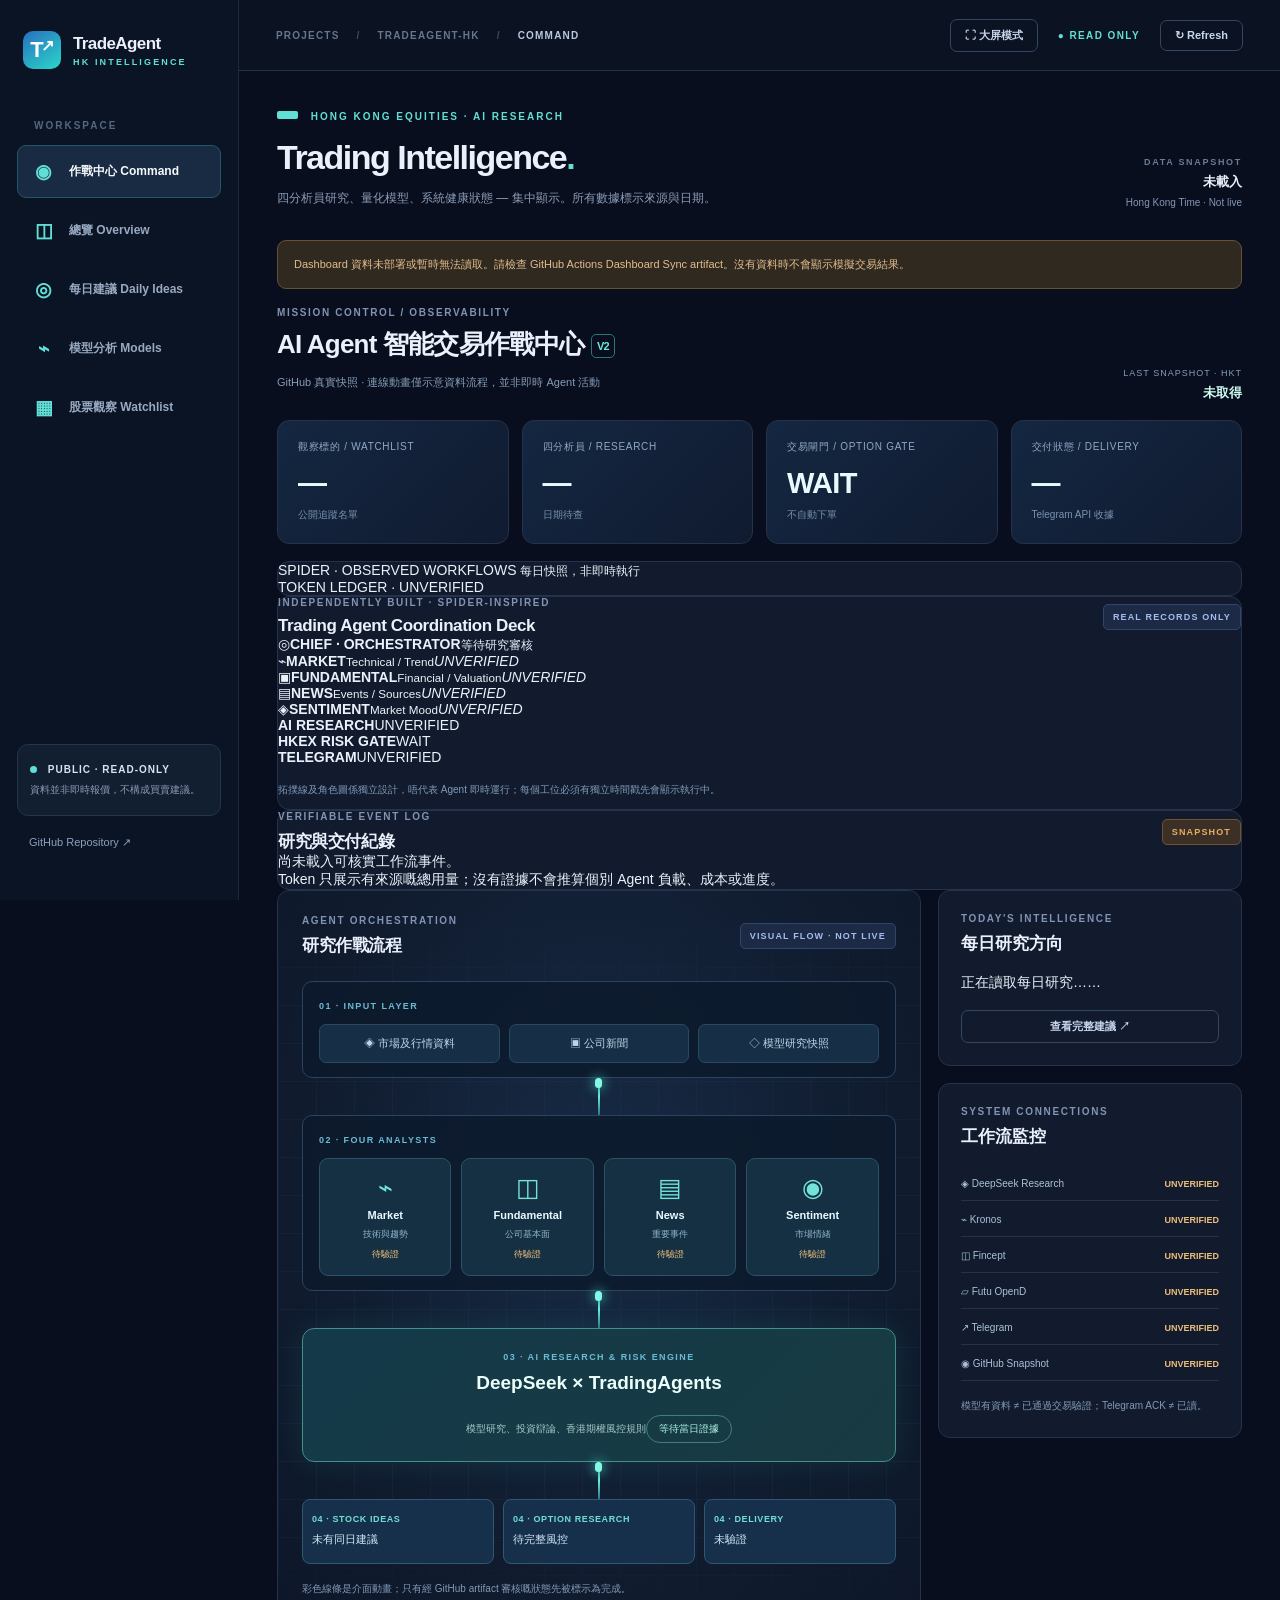
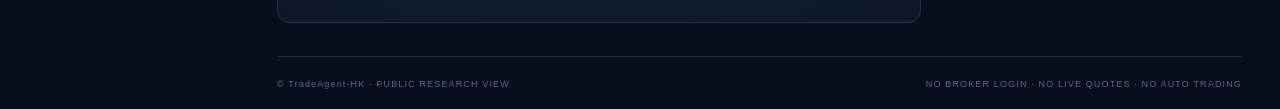
==== dashboard/space/index.html @ 86fa2559 "Build original SPIDER-inspired desks and verifiable event-log interface" ====
<!DOCTYPE html>
<html lang="zh-Hant">
<head>
  <meta charset="UTF-8" />
  <meta name="viewport" content="width=device-width, initial-scale=1.0" />
  <meta name="theme-color" content="#080e1d" />
  <meta name="description" content="TradeAgent-HK public research intelligence, model transparency and operations health." />
  <title>TradeAgent-HK | Intelligence Dashboard</title>
  <link rel="stylesheet" href="./assets/style.css" />
  <script src="./assets/app.js" defer></script>
</head>
<body>
  <div class="app-shell">
    <aside class="sidebar">
      <a class="brand" href="#" aria-label="TradeAgent-HK Home"><span class="brand-icon">T<span>↗</span></span><span class="brand-copy"><strong>TradeAgent</strong><small>HK INTELLIGENCE</small></span></a>
      <div class="nav-label">WORKSPACE</div>
      <nav class="side-nav" aria-label="Dashboard navigation">
        <button class="nav active" data-view="command"><span class="nav-symbol">◉</span>作戰中心 Command</button>
        <button class="nav" data-view="overview"><span class="nav-symbol">◫</span>總覽 Overview</button>
        <button class="nav" data-view="ideas"><span class="nav-symbol">◎</span>每日建議 Daily Ideas</button>
        <button class="nav" data-view="models"><span class="nav-symbol">⌁</span>模型分析 Models</button>
        <button class="nav" data-view="watchlist"><span class="nav-symbol">▦</span>股票觀察 Watchlist</button>
      </nav>
      <div class="side-spacer"></div>
      <div class="sidebar-note"><span class="online-dot"></span> PUBLIC · READ-ONLY<br><small>資料並非即時報價，不構成買賣建議。</small></div>
      <a class="side-link" id="github-sidebar" href="https://github.com/nunufung/TradeAgent-HK" target="_blank" rel="noopener noreferrer">GitHub Repository ↗</a>
    </aside>
    <main class="main">
      <header class="topbar">
        <div class="crumb">PROJECTS <span>/</span> TRADEAGENT-HK <span>/</span> <b id="view-crumb">COMMAND</b></div>
        <div class="top-right"><button id="fullscreen" class="outline-btn" type="button">⛶ 大屏模式</button><span class="readonly">● READ ONLY</span><button id="refresh" class="outline-btn" type="button">↻ Refresh</button></div>
      </header>
      <div class="content">
        <section class="intro">
          <div class="eyebrow"><span class="accent-line"></span> HONG KONG EQUITIES · AI RESEARCH</div>
          <div class="intro-row">
            <div><h1>Trading Intelligence<span class="period">.</span></h1><p>四分析員研究、量化模型、系統健康狀態 — 集中顯示。所有數據標示來源與日期。</p></div>
            <div class="asof"><span>DATA SNAPSHOT</span><strong id="snapshot-time">未載入</strong><small>Hong Kong Time · Not live</small></div>
          </div>
        </section>
        <div id="error" class="notice hidden" role="status"></div>
        <section id="command-view" class="view active">
          <div class="command-heading"><div><div class="eyebrow muted">MISSION CONTROL / OBSERVABILITY</div><h2>AI Agent 智能交易作戰中心 <span class="command-v2">V2</span></h2><p>GitHub 真實快照 · 連線動畫僅示意資料流程，並非即時 Agent 活動</p></div><div class="command-time"><span>LAST SNAPSHOT · HKT</span><strong id="command-snapshot">未取得</strong></div></div>
          <div class="command-kpis">
            <div class="panel command-stat"><span>觀察標的 / WATCHLIST</span><strong id="command-stocks">—</strong><small>公開追蹤名單</small></div>
            <div class="panel command-stat"><span>四分析員 / RESEARCH</span><strong id="command-research">—</strong><small id="command-research-day">日期待查</small></div>
            <div class="panel command-stat"><span>交易閘門 / OPTION GATE</span><strong id="command-option">WAIT</strong><small>不自動下單</small></div>
            <div class="panel command-stat"><span>交付狀態 / DELIVERY</span><strong id="command-delivery">—</strong><small>Telegram API 收據</small></div>
          </div>
          <div class="spider-ribbon panel"><div><span class="spider-live-dot"></span> SPIDER · OBSERVED WORKFLOWS <small>每日快照，非即時執行</small></div><div id="spider-ledger">TOKEN LEDGER · UNVERIFIED</div></div>
          <div class="spider-grid">
            <section class="panel spider-bridge">
              <div class="panel-header"><div><div class="eyebrow muted">INDEPENDENTLY BUILT · SPIDER-INSPIRED</div><h2>Trading Agent Coordination Deck</h2></div><span class="chip neutral">REAL RECORDS ONLY</span></div>
              <div class="spider-stage" aria-label="真實研究工位拓撲；連線代表設計流程，非即時傳輸">
                <div class="spider-chief"><span class="spider-avatar">◎</span><strong>CHIEF · ORCHESTRATOR</strong><small id="spider-chief-status">等待研究審核</small></div>
                <div class="spider-rope"><span></span></div>
                <div class="spider-desk-grid">
                  <div class="spider-desk" data-agent="market"><span class="spider-avatar">⌁</span><b>MARKET</b><small>Technical / Trend</small><em id="spider-market">UNVERIFIED</em></div>
                  <div class="spider-desk" data-agent="fundamental"><span class="spider-avatar">▣</span><b>FUNDAMENTAL</b><small>Financial / Valuation</small><em id="spider-fundamental">UNVERIFIED</em></div>
                  <div class="spider-desk" data-agent="news"><span class="spider-avatar">▤</span><b>NEWS</b><small>Events / Sources</small><em id="spider-news">UNVERIFIED</em></div>
                  <div class="spider-desk" data-agent="sentiment"><span class="spider-avatar">◈</span><b>SENTIMENT</b><small>Market Mood</small><em id="spider-sentiment">UNVERIFIED</em></div>
                </div>
                <div class="spider-rope"><span></span></div>
                <div class="spider-output-row">
                  <div class="spider-terminal"><b>AI RESEARCH</b><span id="spider-research">UNVERIFIED</span></div>
                  <div class="spider-terminal"><b>HKEX RISK GATE</b><span id="spider-risk">WAIT</span></div>
                  <div class="spider-terminal"><b>TELEGRAM</b><span id="spider-telegram">UNVERIFIED</span></div>
                </div>
              </div>
              <p class="mission-caption">拓撲線及角色圖係獨立設計，唔代表 Agent 即時運行；每個工位必須有獨立時間戳先會顯示執行中。</p>
            </section>
            <section class="panel spider-log-panel">
              <div class="panel-header"><div><div class="eyebrow muted">VERIFIABLE EVENT LOG</div><h2>研究與交付紀錄</h2></div><span class="chip warn">SNAPSHOT</span></div>
              <div id="spider-events" class="spider-events" aria-live="polite">尚未載入可核實工作流事件。</div>
              <div class="spider-privacy">Token 只展示有來源嘅總用量；沒有證據不會推算個別 Agent 負載、成本或進度。</div>
            </section>
          </div>
          <div class="command-grid">
            <div class="panel mission-panel">
              <div class="panel-header"><div><div class="eyebrow muted">AGENT ORCHESTRATION</div><h2>研究作戰流程</h2></div><span class="chip neutral">VISUAL FLOW · NOT LIVE</span></div>
              <div class="mission-stage input-stage"><span>01 · INPUT LAYER</span><div class="mission-inputs"><div>◈ 市場及行情資料</div><div>▣ 公司新聞</div><div>◇ 模型研究快照</div></div></div>
              <div class="flow-wire" aria-hidden="true"><span></span></div>
              <div class="mission-stage agent-stage"><span>02 · FOUR ANALYSTS</span><div class="agent-cards">
                <div class="agent-unit"><span class="agent-glyph">⌁</span><b>Market</b><small>技術與趨勢</small><em id="agent-market">待驗證</em></div>
                <div class="agent-unit"><span class="agent-glyph">◫</span><b>Fundamental</b><small>公司基本面</small><em id="agent-fundamental">待驗證</em></div>
                <div class="agent-unit"><span class="agent-glyph">▤</span><b>News</b><small>重要事件</small><em id="agent-news">待驗證</em></div>
                <div class="agent-unit"><span class="agent-glyph">◉</span><b>Sentiment</b><small>市場情緒</small><em id="agent-sentiment">待驗證</em></div>
              </div></div>
              <div class="flow-wire" aria-hidden="true"><span></span></div>
              <div class="mission-decision"><span>03 · AI RESEARCH & RISK ENGINE</span><strong>DeepSeek × TradingAgents</strong><small>模型研究、投資辯論、香港期權風控規則</small><div id="command-decision-state" class="mission-decision-state">等待當日證據</div></div>
              <div class="flow-wire" aria-hidden="true"><span></span></div>
              <div class="mission-outputs"><div><b>04 · STOCK IDEAS</b><span id="command-stock-idea">未有同日建議</span></div><div><b>04 · OPTION RESEARCH</b><span id="command-option-idea">待完整風控</span></div><div><b>04 · DELIVERY</b><span id="command-telegram-route">未驗證</span></div></div>
              <div class="mission-caption">彩色線條是介面動畫；只有經 GitHub artifact 審核嘅狀態先被標示為完成。</div>
            </div>
            <div class="command-aside">
              <div class="panel mission-side"><div class="eyebrow muted">TODAY'S INTELLIGENCE</div><h2>每日研究方向</h2><div id="command-shortlist" class="command-shortlist">正在讀取每日研究……</div><button type="button" class="outline-btn command-jump" id="open-ideas">查看完整建議 ↗</button></div>
              <div class="panel mission-side"><div class="eyebrow muted">SYSTEM CONNECTIONS</div><h2>工作流監控</h2><div class="mission-services">
                <div><span>◈ DeepSeek Research</span><b id="service-deepseek">UNVERIFIED</b></div>
                <div><span>⌁ Kronos</span><b id="service-kronos">UNVERIFIED</b></div>
                <div><span>◫ Fincept</span><b id="service-fincept">UNVERIFIED</b></div>
                <div><span>▱ Futu OpenD</span><b id="service-futu">UNVERIFIED</b></div>
                <div><span>↗ Telegram</span><b id="service-telegram">UNVERIFIED</b></div>
                <div><span>◉ GitHub Snapshot</span><b id="service-snapshot">UNVERIFIED</b></div>
              </div><div class="mission-caption">模型有資料 ≠ 已通過交易驗證；Telegram ACK ≠ 已讀。</div></div>
            </div>
          </div>
        </section>
        <section id="overview-view" class="view">
          <div class="kpi-grid">
            <div class="panel kpi"><div class="k-label">WATCHLIST COVERAGE <span>↗</span></div><strong id="kpi-stocks">—</strong><div class="k-foot">香港股票 / ETF · 公開研究</div></div>
            <div class="panel kpi"><div class="k-label">DAILY RESEARCH <span>◎</span></div><strong id="kpi-research" class="metric-word">—</strong><div class="k-foot" id="kpi-health-day">狀態未驗證</div></div>
            <div class="panel kpi"><div class="k-label">DEEPSEEK API CALLS <span>◇</span></div><strong id="kpi-api">—</strong><div class="k-foot">最近同日健康審核 · 非累積</div></div>
            <div class="panel kpi"><div class="k-label">TELEGRAM RECEIPT <span>↗</span></div><strong id="kpi-telegram" class="metric-word">—</strong><div class="k-foot">只確認 API 接受，非手機已讀</div></div>
          </div>
          <div class="two-col">
            <section class="panel forecast-panel">
              <div class="panel-header"><div><div class="eyebrow muted">FORECAST EXPLORER</div><h2>模型預測路徑</h2></div><span class="chip">5 SESSIONS</span></div>
              <div class="filters-row"><label class="select-label">股票 <select id="chart-stock" aria-label="選擇股票"></select></label><label class="select-label">模型 <select id="chart-model"><option value="fincept">Fincept · ARIMA</option><option value="kronos">Kronos · Small</option></select></label></div>
              <div class="chart-top"><span id="chart-stock-name" class="chart-title">—</span><span id="chart-change" class="chart-return">—</span></div>
              <div class="chart-wrap"><svg id="forecast-chart" role="img" aria-label="模型五交易日預測" viewBox="0 0 660 250" preserveAspectRatio="xMidYMid meet"></svg></div>
              <div class="chart-caption" id="chart-caption">載入模型資料中……</div>
            </section>
            <section class="panel health-panel">
              <div class="panel-header"><div><div class="eyebrow muted">OPERATIONAL STATUS</div><h2>系統健康狀態</h2></div><span class="chip" id="health-chip">UNVERIFIED</span></div>
              <div class="health-rows">
                <div class="health-row"><div class="health-name"><span class="health-icon">◇</span><span>DeepSeek Research<small>TradingAgents · Daily</small></span></div><span id="health-research" class="state">—</span></div>
                <div class="health-row"><div class="health-name"><span class="health-icon">↗</span><span>Telegram Delivery<small>API acknowledgement</small></span></div><span id="health-telegram" class="state">—</span></div>
                <div class="health-row"><div class="health-name"><span class="health-icon">⌁</span><span>Futu OpenD<small>Latest Mac smoke test</small></span></div><span id="health-futu" class="state">—</span></div>
                <div class="health-row"><div class="health-name"><span class="health-icon">▥</span><span>DeepSeek Token Ledger<small>Measured daily tokens</small></span></div><span id="health-tokens" class="state">—</span></div>
              </div>
              <div class="panel-foot"><a id="health-source" href="https://github.com/nunufung/TradeAgent-HK/actions" target="_blank" rel="noopener noreferrer">View GitHub evidence ↗</a><span id="health-date">—</span></div>
            </section>
          </div>
          <div class="two-col model-row">
            <section class="panel model-summary"><div class="panel-header"><div><div class="eyebrow muted">MODEL RESEARCH</div><h2>Fincept ARIMA</h2></div><span class="chip neutral">STATISTICAL</span></div><div class="model-big" id="fincept-mae">—</div><div class="submetric">Historical validation MAE · 百分點</div><div class="model-details"><span>不變基準 MAE <b id="fincept-base">—</b></span><span>有效窗口 <b id="fincept-valid">—</b></span></div><div class="mini-caption" id="fincept-cutoff">模型資料未載入</div></section>
            <section class="panel model-summary"><div class="panel-header"><div><div class="eyebrow muted">MODEL RESEARCH</div><h2>Kronos Small</h2></div><span class="chip neutral">TIME SERIES</span></div><div class="model-big" id="kronos-mae">—</div><div class="submetric">Historical validation MAE · 百分點</div><div class="model-details"><span>有效窗口 <b id="kronos-valid">—</b></span><span>最新推理 <b id="kronos-infer">未取得</b></span></div><div class="mini-caption">歷史模型回測 ≠ 選擇權收益。不能取代風控。</div></section>
          </div>
        </section>
        <section id="ideas-view" class="view">
          <div class="section-header"><div><div class="eyebrow muted">DAILY RESEARCH · HKT</div><h2>每日股票及期權研究建議</h2></div></div>
          <div class="panel pad idea-head">
            <div class="panel-header"><div><div class="eyebrow muted">DECISION STATUS</div><h2 id="ideas-action">等待資料</h2></div><span class="chip warn" id="ideas-state">UNAVAILABLE</span></div>
            <p id="ideas-reason">尚未取得同日研究結果。</p>
            <div class="tagline" id="ideas-date">研究日期：未取得</div>
          </div>
          <div class="section-header"><div><div class="eyebrow muted">EQUITY SHORTLIST</div><h2>當日研究股票</h2></div></div>
          <div id="ideas-list" class="idea-list"><div class="panel pad">未有可用研究建議。</div></div>
          <div class="panel pad" style="margin-top:18px"><div class="eyebrow muted">OPTION DISCIPLINE</div><h2>期權決策 · 不提供自動開倉訊號</h2>
            <p id="ideas-option">未通過完整風險覆核，沒有可執行期權建議。</p>
            <div class="tagline">21–45 DTE、|Delta| ≤ 0.10、Spread ≤ 30%、OI ≥ 100、Volume ≥ 1、Margin/Premium ≤ 10x；必須再核實最新行情、事件、保證金及倉位覆蓋。任何晨報只供研究，非交易指令。</div>
          </div>
          <div class="notice soft" style="margin-top:18px">僅顯示同日完整研究嘅公開摘要；資料過期或缺失時不會沿用舊建議。此頁沒有即時合約報價、私人持倉或下單功能。</div>
        </section>
        <section id="models-view" class="view">
          <div class="section-header"><div><div class="eyebrow muted">MODEL TRANSPARENCY</div><h2>模型及研究流程</h2></div></div>
          <div class="model-flow"><div><span class="flow-index">01</span><strong>Research Inputs</strong><small>Public news / Yahoo adjusted historical prices</small></div><div class="flow-arrow">→</div><div><span class="flow-index">02</span><strong>TradingAgents</strong><small>Technical · Sentiment · News · Fundamental</small></div><div class="flow-arrow">→</div><div><span class="flow-index">03</span><strong>Rule Engine</strong><small>HKEX expiry / spread / margin / event gates</small></div><div class="flow-arrow">→</div><div><span class="flow-index">04</span><strong>Delivery</strong><small>GitHub Actions → Telegram API</small></div></div>
          <div class="two-col"><div class="panel pad"><div class="eyebrow muted">DEEPSEEK · LLM</div><h2>四分析員研究</h2><p>日常 Workflow 設定以 deepseek-chat 執行四分析員，並受 Token 預算與執行時限約束。此公開頁面不存放分析員原始 Prompt、API Key 或私人研究日誌。</p><div class="tagline">Investment / Risk Debate → Final Research Summary</div></div><div class="panel pad"><div class="eyebrow muted">MODEL VERIFICATION</div><h2>量化模型邊界</h2><p>Fincept 使用 ARIMA(1,1,1)；Kronos 輸出五日 K 線推理。圖表只展示已記錄嘅預測路徑，並非保證回報。歷史誤差同不變價格基準需要一起檢查。</p><div class="tagline">Dated forecasts · No live trading authorization</div></div></div>
          <div class="panel pad"><div class="eyebrow muted">PROVENANCE</div><h2>研究文件</h2><div class="source-links"><a id="fincept-source" target="_blank" rel="noopener noreferrer" href="#">Fincept validation report ↗</a><a id="kronos-source" target="_blank" rel="noopener noreferrer" href="#">Kronos backtest report ↗</a><a href="https://github.com/nunufung/TradeAgent-HK/blob/main/PRODUCTION_HEALTH.md" target="_blank" rel="noopener noreferrer">Production health audit rules ↗</a></div></div>
        </section>
        <section id="watchlist-view" class="view">
          <div class="section-header"><div><div class="eyebrow muted">MARKET UNIVERSE</div><h2>股票觀察名單</h2></div><div class="table-tools"><input id="search-stock" type="search" placeholder="搜尋股票／代號…" aria-label="搜尋股票" /><select id="group-filter" aria-label="選擇組別"><option value="all">所有組別</option><option value="bluechip">Bluechip group</option><option value="technology">Technology group</option></select></div></div>
          <div class="panel table-panel"><div class="table-scroll"><table><thead><tr><th>股票</th><th>組別</th><th>Fincept 5日預測</th><th>Kronos 5日預測</th><th>Kronos 歷史MAE</th><th>資料截止</th></tr></thead><tbody id="stocks-body"><tr><td colspan="6">載入公開研究資料中……</td></tr></tbody></table></div><div id="table-count" class="table-footer">—</div></div>
          <div class="notice soft">藍籌組別係 TradeAgent-HK 研究分類，並非經認證的恒指成分股列表。預測、模型方向命中率及回測誤差都唔代表期權可盈利性。</div>
        </section>
        <footer><span>© TradeAgent-HK · PUBLIC RESEARCH VIEW</span><span>NO BROKER LOGIN · NO LIVE QUOTES · NO AUTO TRADING</span></footer>
      </div>
    </main>
  </div>
</body>
</html>
---- dashboard/space/assets/style.css ----
:root{color-scheme:dark;--bg:#080e1d;--panel:#111b2d;--panel2:#152139;--line:#24324b;--text:#ebf1fb;--muted:#8b9bb6;--cyan:#61dfd6;--blue:#739eff;--amber:#e6ad65;--danger:#fa8f99;--good:#5ed5ac;font-family:Inter,-apple-system,BlinkMacSystemFont,"Segoe UI","Noto Sans TC",Arial,sans-serif}
*{box-sizing:border-box}
body{margin:0;background:var(--bg);color:var(--text);font-size:14px}
button,input,select{font:inherit}
button{cursor:pointer}
a{color:inherit;text-decoration:none}
a:hover{color:var(--cyan)}
.app-shell{display:flex;min-height:100vh}
.sidebar{width:239px;background:#0b1425;border-right:1px solid #1b2940;position:sticky;top:0;align-self:flex-start;height:100vh;padding:31px 17px;display:flex;flex-direction:column;flex-shrink:0}
.brand{display:flex;gap:12px;align-items:center;margin:0 6px 51px}.brand-icon{display:flex;align-items:center;justify-content:center;position:relative;font-size:22px;font-weight:850;width:38px;height:38px;border-radius:10px;background:linear-gradient(145deg,#286fbf,#2ad8ca);color:#fff}.brand-icon span{font-size:16px;margin-left:-3px;transform:translateY(-5px)}.brand-copy{display:flex;flex-direction:column;gap:3px}.brand-copy strong{font-size:17px;letter-spacing:-.6px}.brand-copy small{font-size:9px;color:var(--cyan);letter-spacing:2.15px;font-weight:800}
.nav-label,.eyebrow{font-size:10px;letter-spacing:2px;font-weight:800;color:var(--cyan)}.nav-label{padding-left:17px;color:#526783;margin-bottom:14px}.side-nav{display:grid;gap:6px}.nav{width:100%;padding:14px 14px;border:1px solid transparent;border-radius:9px;background:transparent;text-align:left;color:#98a9c1;display:flex;align-items:center;gap:14px;font-size:12px;font-weight:650}.nav:hover,.nav.active{background:#192b43;color:#f6fafc}.nav.active{border-color:#265566}.nav-symbol{font-size:19px;width:23px;color:var(--cyan);text-align:center}.side-spacer{flex:1}.sidebar-note{padding:15px 12px;background:#121f31;border:1px solid #24344d;border-radius:11px;font-size:10px;letter-spacing:1px;font-weight:700;line-height:2;color:#d4e4f0}.sidebar-note small{color:var(--muted);font-size:10px;letter-spacing:0;font-weight:400}.online-dot{display:inline-block;height:7px;width:7px;background:var(--cyan);border-radius:50%;margin-right:7px}.side-link{display:block;margin:20px 12px;color:#8ba0bd;font-size:11px}
.main{flex:1;min-width:0}.topbar{height:71px;border-bottom:1px solid var(--line);display:flex;align-items:center;justify-content:space-between;padding:0 37px;background:#0b1221}.crumb{font-size:10px;color:#617792;letter-spacing:1.2px;font-weight:750}.crumb span{margin:0 13px;color:#35506e}.crumb b{color:#b9c9df}.top-right{display:flex;gap:20px;align-items:center}.readonly{font-size:10px;letter-spacing:1.4px;color:var(--cyan);font-weight:800}.outline-btn{padding:8px 14px;background:transparent;border:1px solid #334763;color:#c8d7ed;border-radius:7px;font-size:11px;font-weight:700}.outline-btn:hover{border-color:var(--cyan)}.content{padding:40px 38px 20px;max-width:1530px;margin:auto}.intro{margin-bottom:30px}.eyebrow.muted{color:#8293b3;letter-spacing:1.65px}.accent-line{display:inline-block;height:8px;width:21px;background:var(--cyan);margin-right:8px;vertical-align:1px;border-radius:2px}.intro-row{display:flex;justify-content:space-between;align-items:flex-end;gap:20px;margin-top:13px}.intro h1{font-size:34px;font-weight:780;letter-spacing:-1.5px;line-height:1.3;margin:0 0 8px}.period{color:var(--cyan)}.intro p{margin:0;color:var(--muted);font-size:12px;line-height:1.9}.asof{text-align:right;white-space:nowrap;display:grid;gap:6px;margin-bottom:2px}.asof span{font-size:9px;letter-spacing:1.7px;color:#697d99;font-weight:800}.asof strong{font-size:13px}.asof small{font-size:10px;color:#8397b6}
.view{display:none}.view.active{display:block}.panel{background:var(--panel);border:1px solid var(--line);border-radius:12px}.kpi-grid{display:grid;grid-template-columns:repeat(4,minmax(0,1fr));gap:16px;margin-bottom:17px}.kpi{padding:21px 22px 19px;min-height:146px}.k-label{color:#9aabc2;font-size:10px;font-weight:800;letter-spacing:1px;display:flex;justify-content:space-between;align-items:center}.k-label span{color:var(--cyan);font-size:21px;font-weight:450}.kpi strong{display:block;font-size:35px;margin:16px 0 7px;letter-spacing:-1.5px;line-height:1}.kpi strong.metric-word{font-size:23px;letter-spacing:-.6px}.k-foot{color:#7c90ab;font-size:10px;line-height:1.6}
.two-col{display:grid;grid-template-columns:minmax(0,1.45fr) minmax(350px,1fr);gap:17px;margin-bottom:17px}.forecast-panel,.health-panel,.model-summary{padding:24px}.panel-header{display:flex;align-items:center;justify-content:space-between;gap:12px}.panel-header h2,.section-header h2,.pad h2{font-size:17px;letter-spacing:-.4px;margin:8px 0 0;font-weight:750}.chip{font-size:9px;letter-spacing:1.15px;font-weight:850;border-radius:5px;padding:7px 9px;background:#143844;border:1px solid #24616b;color:var(--cyan);white-space:nowrap}.chip.neutral{background:#1c2a46;border-color:#30456a;color:#a6bbef}.chip.bad{background:#3c2530;border-color:#89414d;color:var(--danger)}.chip.warn{background:#3c3026;border-color:#73512d;color:var(--amber)}
.filters-row{display:flex;justify-content:flex-start;gap:11px;margin-top:27px;flex-wrap:wrap}.select-label{color:#a1b1c9;font-size:11px;display:flex;align-items:center;gap:9px}.select-label select, .table-tools select,.table-tools input{background:#0c1729;border:1px solid #29405e;color:#dbe7f8;border-radius:6px;min-height:36px;padding:7px 31px 7px 10px;max-width:260px;font-size:11px}.chart-top{display:flex;align-items:baseline;justify-content:space-between;gap:10px;margin:20px 1px 0}.chart-title{font-weight:700;font-size:14px}.chart-return{font-size:16px;font-weight:800;color:var(--cyan)}.chart-return.negative{color:var(--danger)}.chart-wrap{height:225px;margin-top:12px}.chart-wrap svg{width:100%;height:100%;overflow:visible}.chart-caption{border-top:1px solid #27354c;padding-top:14px;margin-top:13px;min-height:45px;font-size:10px;line-height:1.7;color:#8296b2}
.health-rows{margin-top:20px}.health-row{display:flex;justify-content:space-between;align-items:center;gap:10px;padding:15px 0;border-bottom:1px solid #26354c}.health-name{display:flex;align-items:center;gap:13px;font-weight:700;font-size:12px}.health-name small{display:block;color:#7c90ad;font-weight:450;margin-top:6px;font-size:10px}.health-icon{background:#1b3047;color:var(--cyan);width:34px;height:34px;display:flex;align-items:center;justify-content:center;border-radius:8px;font-size:18px}.state{font-size:10px;font-weight:780;color:#a9b8c8;text-align:right;max-width:155px}.state.good{color:var(--good)}.state.bad{color:var(--danger)}.state.warn{color:var(--amber)}.panel-foot{display:flex;justify-content:space-between;gap:12px;font-size:10px;margin-top:21px;color:#7c91af}.panel-foot a{color:var(--cyan)}
.model-row{grid-template-columns:1fr 1fr}.model-summary{min-height:220px}.model-big{font-size:34px;font-weight:780;letter-spacing:-1px;margin-top:20px}.submetric{font-size:10px;color:#869bb8;margin-top:5px}.model-details{display:flex;gap:30px;font-size:10px;color:#8598b2;margin-top:16px}.model-details b{color:#e3efff;margin-left:5px}.mini-caption{font-size:10px;color:#7b92b2;margin-top:19px;line-height:1.6}.section-header{display:flex;justify-content:space-between;align-items:end;margin:10px 0 21px;gap:20px}.section-header h2{font-size:24px}.model-flow{display:flex;gap:12px;align-items:stretch;margin:22px 0 20px}.model-flow>div:not(.flow-arrow){flex:1;min-width:0;background:var(--panel);border:1px solid var(--line);border-radius:9px;padding:20px}.model-flow strong,.model-flow small{display:block}.model-flow strong{font-size:13px;margin:12px 0 10px}.model-flow small{font-size:10px;line-height:1.6;color:var(--muted)}.flow-index{color:var(--cyan);font-size:11px;font-weight:800}.flow-arrow{display:flex;align-items:center;color:#6899c0;font-size:21px}.pad{padding:28px}.pad p{font-size:12px;line-height:2;color:#9fb1ca}.tagline{border-top:1px solid var(--line);padding-top:17px;color:var(--cyan);font-size:10px;margin-top:19px}.source-links{display:flex;flex-wrap:wrap;gap:15px;margin-top:20px}.source-links a{padding:11px 13px;border-radius:8px;background:#1a2b46;font-size:11px;color:#b2dcf0}
.table-tools{display:flex;gap:9px}.table-scroll{overflow-x:auto}.table-panel table{border-collapse:collapse;width:100%;min-width:790px}.table-panel th{text-align:left;color:#7890ac;font-size:10px;letter-spacing:.9px;padding:19px 21px;border-bottom:1px solid var(--line);font-weight:700}.table-panel td{padding:17px 21px;border-bottom:1px solid #1e2d43;color:#bfcee0;font-size:11px}.table-panel tr:last-child td{border:0}.ticker{font-weight:800;color:#fff;display:block;font-size:12px}.stock-name{font-size:10px;color:#7d91b0;display:block;margin-top:3px}.positive{color:var(--good)!important}.negative{color:var(--danger)!important}.group-pill{border:1px solid #345070;background:#1a2a43;padding:5px 8px;border-radius:4px;color:#a6c6e5;font-size:9px}.table-footer{padding:14px 21px;border-top:1px solid var(--line);font-size:10px;color:#8ca1bb}.notice{padding:14px 16px;border-radius:9px;background:#30291f;border:1px solid #665036;color:#e0bd8d;font-size:11px;line-height:1.7;margin-bottom:18px}.notice.soft{margin-top:17px;background:#152438;border-color:#2b4258;color:#9cbbd5}.hidden{display:none!important}footer{display:flex;justify-content:space-between;gap:20px;border-top:1px solid #1e2d42;padding-top:22px;margin-top:33px;color:#566c8c;font-size:9px;letter-spacing:1.15px}
@media(max-width:1170px){.sidebar{width:190px}.content{padding:28px 24px}.topbar{padding:0 24px}.two-col{grid-template-columns:minmax(0,1fr)}.kpi-grid{grid-template-columns:repeat(2,minmax(0,1fr))}.model-row{grid-template-columns:repeat(2,minmax(0,1fr))}.model-flow{flex-wrap:wrap}.model-flow>div:not(.flow-arrow){flex-basis:40%}.model-flow .flow-arrow:nth-child(4){display:none}}
@media(max-width:720px){.app-shell{display:block}.sidebar{width:100%;height:auto;position:relative;padding:14px 18px}.brand{margin:0 0 10px}.side-nav{display:flex;overflow-x:auto}.nav{width:auto;white-space:nowrap;padding:10px}.nav-label,.side-spacer,.sidebar-note,.side-link{display:none}.topbar{padding:0 17px;height:57px}.crumb{font-size:8px}.crumb span{margin:0 4px}.readonly{display:none}.content{padding:25px 15px}.intro-row{display:block}.intro h1{font-size:29px}.asof{text-align:left;margin-top:16px}.kpi-grid{gap:10px}.kpi{padding:16px;min-height:133px}.kpi strong{font-size:30px}.kpi strong.metric-word{font-size:19px}.two-col,.model-row{grid-template-columns:1fr}.forecast-panel,.health-panel,.model-summary{padding:19px}.chart-wrap{height:200px}.model-flow{display:block}.model-flow .flow-arrow{justify-content:center;transform:rotate(90deg);height:28px}.section-header{align-items:start;flex-direction:column}.table-tools{width:100%}.table-tools input{min-width:0;flex:1}footer{flex-direction:column;gap:10px}}


/* Command Center V2 — observational animated topology, not a live agent simulation */
.command-heading{display:flex;justify-content:space-between;gap:20px;align-items:end;margin:0 0 18px}
.command-heading h2{font-size:26px;letter-spacing:-.8px;margin:9px 0}.command-heading p{color:#859cb8;font-size:11px;line-height:1.7}
.command-v2{font-size:11px;color:#6ce9d9;border:1px solid #2a7874;border-radius:5px;padding:5px;vertical-align:middle}
.command-time{text-align:right;display:grid;gap:6px;white-space:nowrap}.command-time span{font-size:9px;letter-spacing:1px;color:#839dbb}.command-time strong{color:#cdfaf1;font-size:13px}
.command-kpis{display:grid;grid-template-columns:repeat(4,minmax(0,1fr));gap:13px;margin-bottom:17px}
.command-stat{padding:19px 20px;background:linear-gradient(135deg,#142741,#101b30);min-height:124px}
.command-stat span{display:block;font-size:10px;letter-spacing:.7px;color:#90a8c6}.command-stat strong{display:block;color:#e9faff;font-size:29px;letter-spacing:-.7px;margin:13px 0 5px}
.command-stat small{color:#7991ae;font-size:10px}
.command-grid{display:grid;grid-template-columns:minmax(0,1.8fr) minmax(280px,.85fr);gap:17px}
.mission-panel{padding:24px;overflow:hidden;position:relative;background:radial-gradient(ellipse at 50% 40%,#172b45 0%,#101b2e 65%,#0d1729 100%)}
.mission-panel:before{content:"";position:absolute;inset:0;pointer-events:none;opacity:.22;background-image:linear-gradient(#263d5d 1px,transparent 1px),linear-gradient(90deg,#263d5d 1px,transparent 1px);background-size:38px 38px;mask-image:linear-gradient(transparent,#000 18%,#000 85%,transparent)}
.mission-panel>*{position:relative}.mission-panel .panel-header{margin-bottom:24px}
.mission-stage{border:1px solid #2a435f;border-radius:10px;background:rgba(12,26,44,.87);padding:14px 16px}
.mission-stage>span,.mission-decision>span{font-size:9px;letter-spacing:1.4px;font-weight:800;color:#6cbbd3}
.mission-inputs{display:grid;grid-template-columns:repeat(3,minmax(0,1fr));gap:9px;margin-top:12px}.mission-inputs div{border:1px solid #284962;background:#172f46;border-radius:7px;padding:11px 7px;text-align:center;color:#b9d7e8;font-size:11px}
.flow-wire{height:37px;display:flex;justify-content:center;position:relative}.flow-wire:before{content:"";height:100%;width:2px;background:linear-gradient(#247a8a,#6debd8,#247a8a)}.flow-wire span{position:absolute;top:0;height:10px;width:7px;background:#85f7e5;border-radius:8px;box-shadow:0 0 12px #4df3da;animation:flow-bead 2.8s linear infinite}
@keyframes flow-bead{from{transform:translateY(0);opacity:0}20%{opacity:1}80%{opacity:1}to{transform:translateY(28px);opacity:0}}
.agent-cards{display:grid;grid-template-columns:repeat(4,minmax(0,1fr));gap:10px;margin-top:12px}.agent-unit{border:1px solid #2a5369;border-radius:9px;background:#152f43;padding:14px 7px;display:flex;align-items:center;flex-direction:column;gap:7px;text-align:center;min-width:0}.agent-glyph{font-size:25px;color:#73e3d7}.agent-unit b{color:#ebfaff;font-size:11px}.agent-unit small{font-size:9px;color:#91b5cb}.agent-unit em{font-size:9px;font-style:normal;color:#f1c27c}
.mission-decision{text-align:center;border:1px solid #438f8d;background:linear-gradient(135deg,#143949,#183b42);border-radius:12px;padding:18px 12px;box-shadow:0 0 32px rgba(51,210,186,.12)}.mission-decision strong{display:block;color:#eafffa;font-size:19px;margin:9px 0}.mission-decision small{color:#a8c9c7;font-size:10px}.mission-decision-state{display:inline-block;border-radius:20px;border:1px solid #408079;padding:6px 12px;color:#aaf3df;font-size:10px;margin-top:12px}
.mission-outputs{display:grid;grid-template-columns:repeat(3,minmax(0,1fr));gap:9px}.mission-outputs>div{border:1px solid #315873;background:#16304c;border-radius:8px;padding:14px 9px;min-width:0}.mission-outputs b{display:block;color:#72ddd2;font-size:9px;letter-spacing:.6px}.mission-outputs span{display:block;color:#d2e7f5;font-size:11px;line-height:1.6;margin-top:7px;overflow-wrap:anywhere}
.mission-caption{font-size:10px;color:#8099b7;line-height:1.8;margin-top:16px}
.command-aside{display:flex;flex-direction:column;gap:17px}.mission-side{padding:22px}.mission-side h2{font-size:17px;margin:8px 0 19px}
.command-shortlist{display:grid;gap:10px}.command-item{padding:12px;background:#172a43;border:1px solid #294560;border-radius:8px}.command-item b{display:block;color:#f0f7ff;font-size:12px}.command-item small{display:block;color:#9db4cf;font-size:10px;line-height:1.7;margin-top:6px}.command-jump{margin-top:18px;width:100%}
.mission-services{display:grid;gap:2px}.mission-services>div{display:flex;justify-content:space-between;align-items:center;gap:10px;border-bottom:1px solid #22344b;padding:11px 0}.mission-services span{color:#aac1d8;font-size:10px}.mission-services b{font-size:9px;color:#efbd79;text-align:right;overflow-wrap:anywhere}.mission-services b.verified{color:#73e2c0}
@media(min-width:1000px){body:has(#command-view.active) .content{max-width:1760px}}
@media(max-width:1150px){.command-grid{grid-template-columns:1fr}.command-aside{display:grid;grid-template-columns:1fr 1fr}}
@media(max-width:760px){.command-heading{display:block}.command-time{text-align:left;margin-top:14px}.command-kpis{grid-template-columns:repeat(2,minmax(0,1fr))}.command-aside{display:block}.command-aside .mission-side{margin-bottom:14px}.mission-panel{padding:16px}.agent-cards{grid-template-columns:repeat(2,minmax(0,1fr))}.mission-inputs{grid-template-columns:1fr}.mission-outputs{grid-template-columns:1fr}.agent-unit{padding:10px}.command-heading h2{font-size:22px}#fullscreen{display:none}}
@media(prefers-reduced-motion:reduce){.flow-wire span{animation:none;opacity:0}}
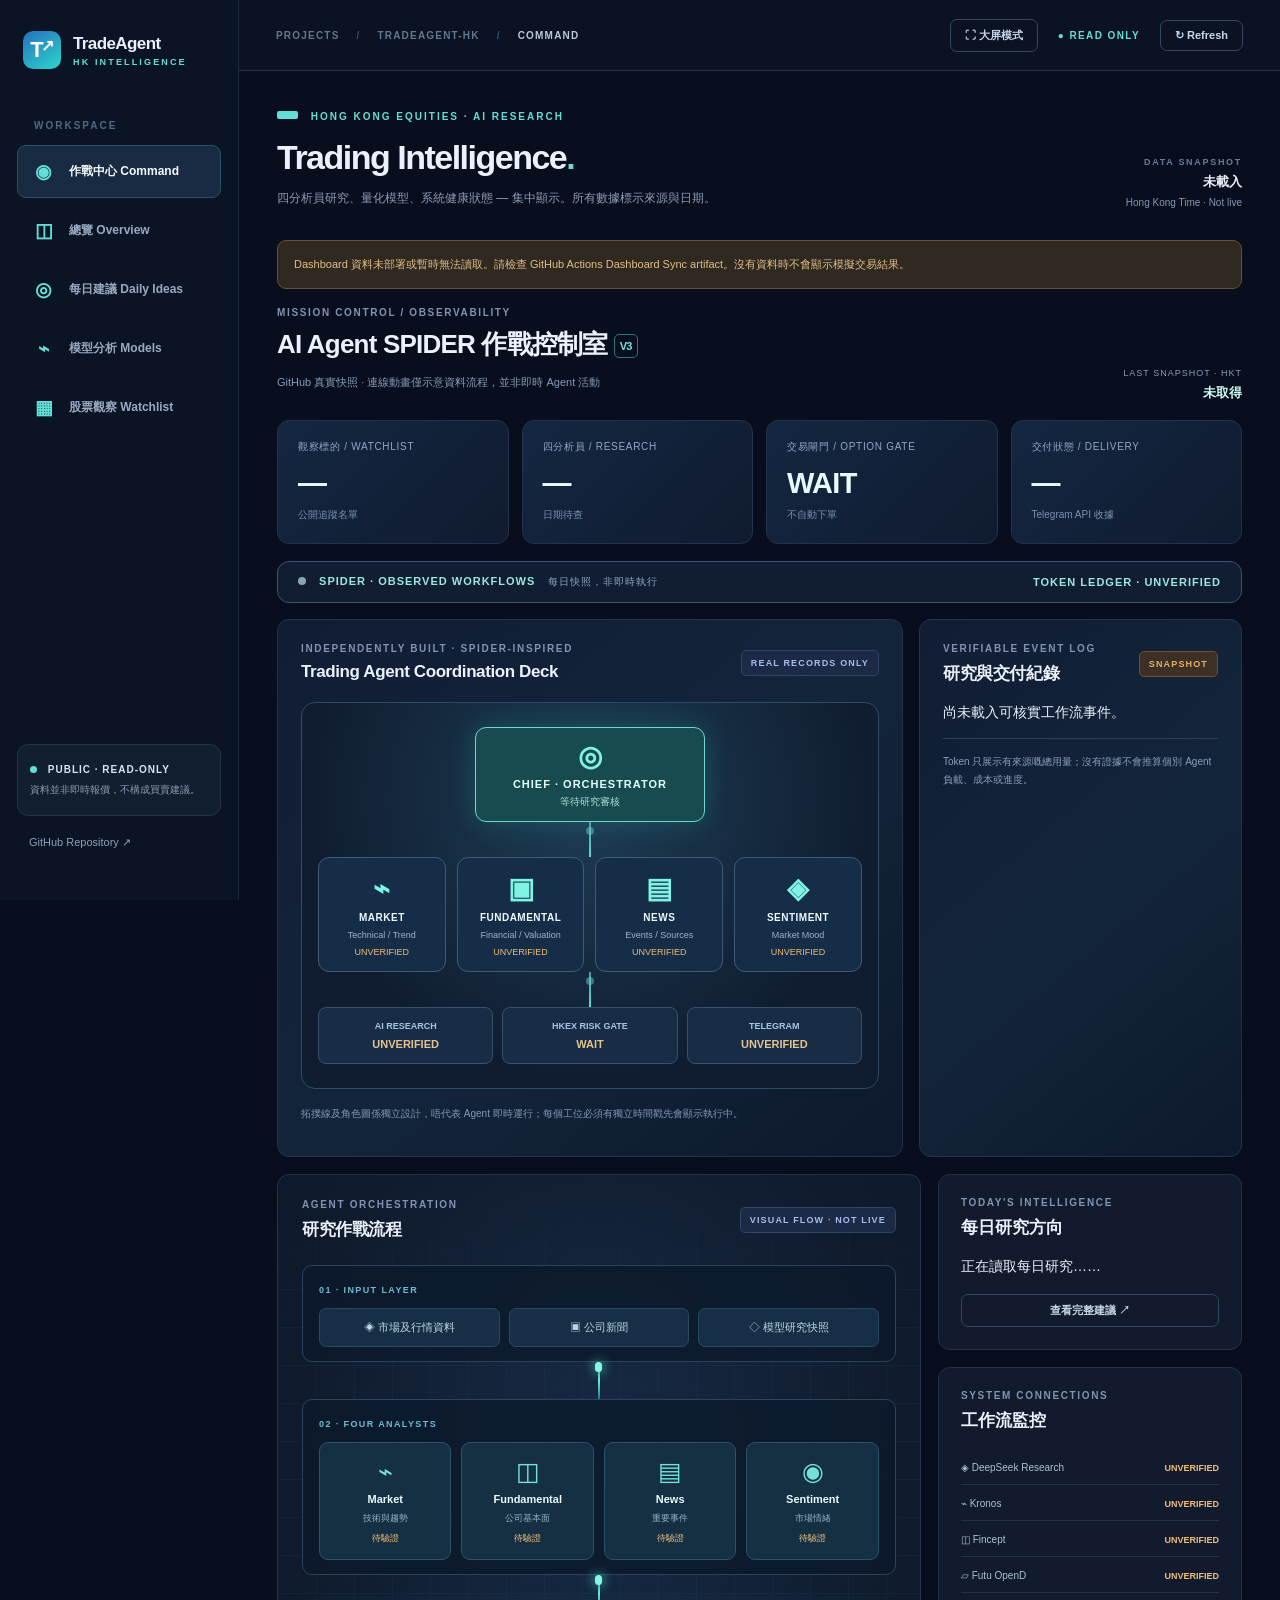
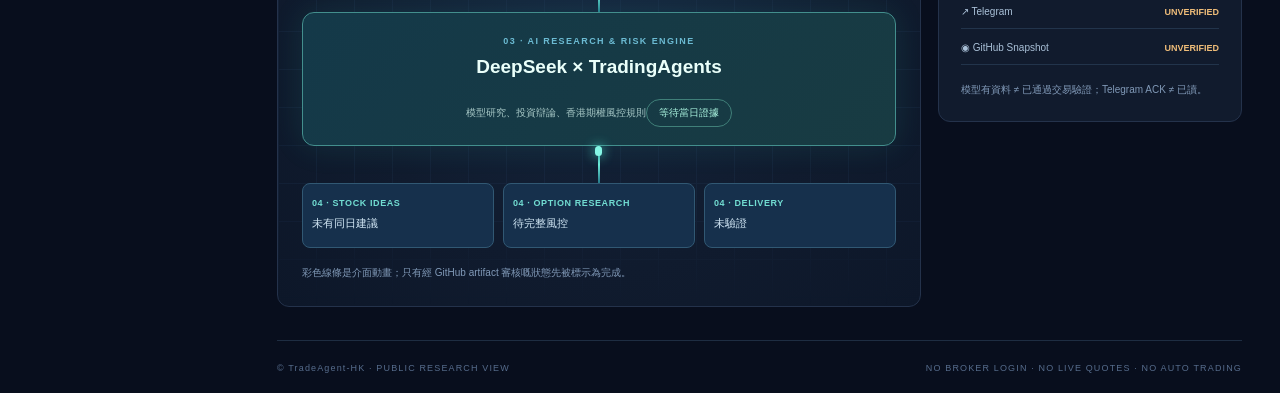
==== commit 68881e28: "Label independent trading SPIDER command center as V3" ====
--- a/dashboard/space/index.html
+++ b/dashboard/space/index.html
@@ -40,7 +40,7 @@
         </section>
         <div id="error" class="notice hidden" role="status"></div>
         <section id="command-view" class="view active">
-          <div class="command-heading"><div><div class="eyebrow muted">MISSION CONTROL / OBSERVABILITY</div><h2>AI Agent 智能交易作戰中心 <span class="command-v2">V2</span></h2><p>GitHub 真實快照 · 連線動畫僅示意資料流程，並非即時 Agent 活動</p></div><div class="command-time"><span>LAST SNAPSHOT · HKT</span><strong id="command-snapshot">未取得</strong></div></div>
+          <div class="command-heading"><div><div class="eyebrow muted">MISSION CONTROL / OBSERVABILITY</div><h2>AI Agent SPIDER 作戰控制室 <span class="command-v2">V3</span></h2><p>GitHub 真實快照 · 連線動畫僅示意資料流程，並非即時 Agent 活動</p></div><div class="command-time"><span>LAST SNAPSHOT · HKT</span><strong id="command-snapshot">未取得</strong></div></div>
           <div class="command-kpis">
             <div class="panel command-stat"><span>觀察標的 / WATCHLIST</span><strong id="command-stocks">—</strong><small>公開追蹤名單</small></div>
             <div class="panel command-stat"><span>四分析員 / RESEARCH</span><strong id="command-research">—</strong><small id="command-research-day">日期待查</small></div>
--- a/dashboard/space/assets/style.css
+++ b/dashboard/space/assets/style.css
@@ -49,3 +49,18 @@
 @media(max-width:1150px){.command-grid{grid-template-columns:1fr}.command-aside{display:grid;grid-template-columns:1fr 1fr}}
 @media(max-width:760px){.command-heading{display:block}.command-time{text-align:left;margin-top:14px}.command-kpis{grid-template-columns:repeat(2,minmax(0,1fr))}.command-aside{display:block}.command-aside .mission-side{margin-bottom:14px}.mission-panel{padding:16px}.agent-cards{grid-template-columns:repeat(2,minmax(0,1fr))}.mission-inputs{grid-template-columns:1fr}.mission-outputs{grid-template-columns:1fr}.agent-unit{padding:10px}.command-heading h2{font-size:22px}#fullscreen{display:none}}
 @media(prefers-reduced-motion:reduce){.flow-wire span{animation:none;opacity:0}}
+
+
+/* Clean-room original SPIDER trading operations deck; no third-party source assets. */
+.spider-ribbon{display:flex;justify-content:space-between;align-items:center;gap:15px;padding:13px 20px;margin-bottom:16px;background:#101d32;border-color:#375771;color:#9ce7e0;font-size:11px;font-weight:800;letter-spacing:1px}
+.spider-ribbon small{font-size:10px;color:#91a6c2;font-weight:400;margin-left:9px}.spider-live-dot{display:inline-block;width:8px;height:8px;border-radius:50%;background:#86a4b1;margin-right:9px}
+.spider-grid{display:grid;grid-template-columns:minmax(0,1.55fr) minmax(310px,.8fr);gap:16px;margin-bottom:17px}
+.spider-bridge,.spider-log-panel{padding:23px;background:linear-gradient(140deg,#111d34,#13253b 53%,#0d192c)}
+.spider-stage{margin-top:20px;padding:24px 16px;border-radius:14px;border:1px solid #294d64;background:radial-gradient(circle at 50% 25%,#1e3e55,#101d31 68%);min-height:385px}
+.spider-chief{width:max-content;max-width:100%;min-width:230px;margin:auto;border:1px solid #6adacf;background:#174b50;border-radius:11px;padding:12px 19px;display:flex;align-items:center;flex-direction:column;gap:5px;box-shadow:0 0 26px #209d9550}
+.spider-chief strong{font-size:11px;color:#e2fffb;letter-spacing:1px}.spider-chief small{color:#b1dfd5;font-size:10px}.spider-avatar{font-weight:bold;font-size:28px;color:#80f3e5}
+.spider-rope{width:2px;height:35px;margin:auto;position:relative;background:linear-gradient(#4f97ae,#55ddca)}.spider-rope span{display:block;position:absolute;height:8px;width:8px;border-radius:50%;left:-3px;top:5px;background:#6ad9c8;opacity:.45}
+.spider-desk-grid{display:grid;grid-template-columns:repeat(4,minmax(0,1fr));gap:11px}.spider-desk{padding:14px 6px;border-radius:11px;border:1px solid #3d5b77;background:#152d47;text-align:center;display:flex;align-items:center;flex-direction:column;gap:7px}.spider-desk b{font-size:10px;letter-spacing:.5px;color:#ecfaff}.spider-desk small{font-size:9px;color:#9bb5cf}.spider-desk em{font-style:normal;font-size:9px;color:#edba78}.spider-desk.confirmed{border-color:#51bcaa}.spider-desk.confirmed em{color:#6de5be}
+.spider-output-row{display:grid;grid-template-columns:repeat(3,minmax(0,1fr));gap:9px}.spider-terminal{padding:13px 7px;text-align:center;border:1px solid #38516b;border-radius:8px;background:#182d45;display:grid;gap:7px}.spider-terminal b{color:#a7c4e3;font-size:9px}.spider-terminal span{font-size:11px;font-weight:750;color:#e5c38e}
+.spider-events{display:grid;gap:10px;margin-top:19px;max-height:450px;overflow:auto}.spider-event{background:#192b43;border-left:3px solid #5dcac5;border-radius:6px;padding:13px}.spider-event-header{display:flex;justify-content:space-between;gap:10px;font-size:10px;color:#ebf5ff}.spider-event-header span{font-size:9px;color:#f6c683}.spider-event p{color:#a1b5d0;font-size:11px;line-height:1.6;margin:9px 0}.spider-event a{font-size:9px;color:#65dbc9}.spider-privacy{border-top:1px solid #2d405a;padding-top:14px;margin-top:16px;color:#879ebc;font-size:10px;line-height:1.8}
+@media(max-width:1200px){.spider-grid{grid-template-columns:1fr}}@media(max-width:690px){.spider-ribbon{display:grid}.spider-desk-grid{grid-template-columns:repeat(2,minmax(0,1fr))}.spider-output-row{grid-template-columns:1fr}.spider-stage{padding:12px}.spider-chief{min-width:0;width:100%}}
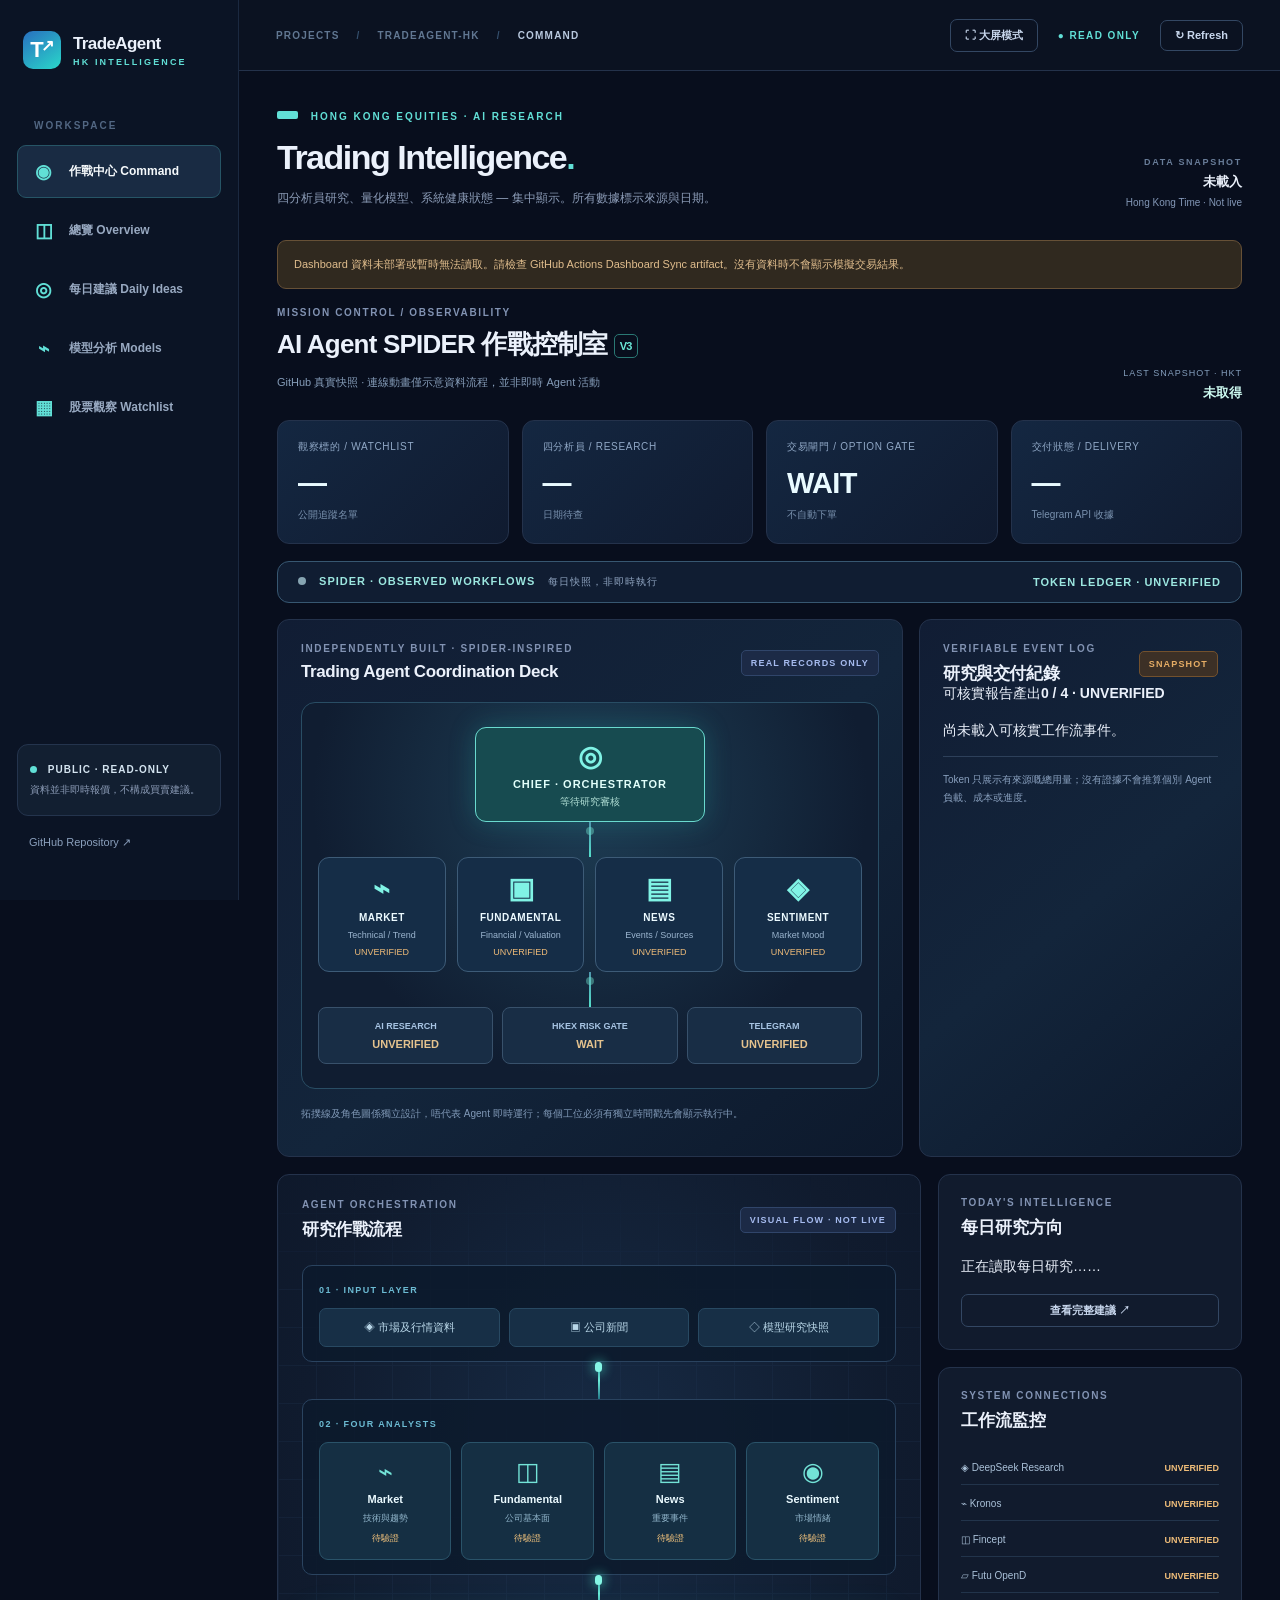
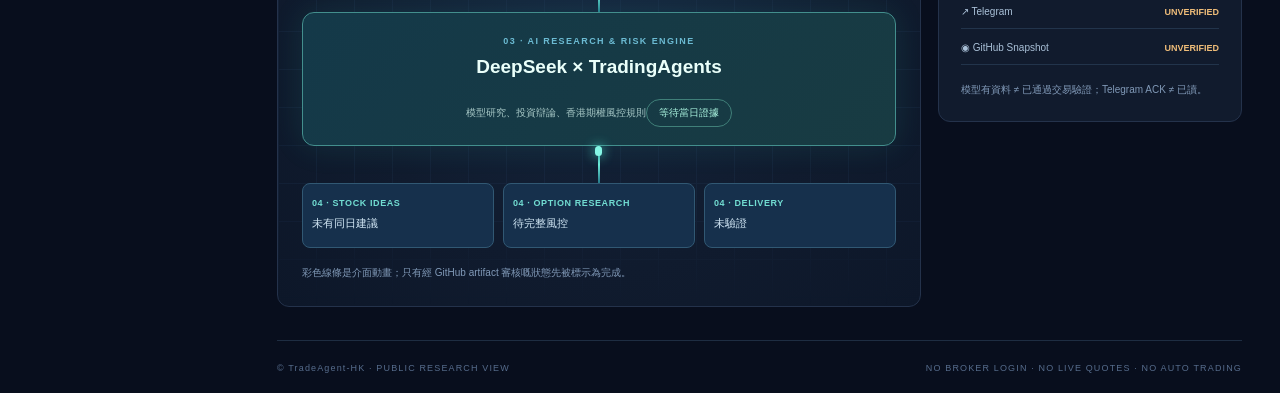
==== commit 74295725: "Add evidence-derived four-analyst completion progress to SPIDER trace" ====
--- a/dashboard/space/index.html
+++ b/dashboard/space/index.html
@@ -71,7 +71,7 @@
             </section>
             <section class="panel spider-log-panel">
               <div class="panel-header"><div><div class="eyebrow muted">VERIFIABLE EVENT LOG</div><h2>研究與交付紀錄</h2></div><span class="chip warn">SNAPSHOT</span></div>
-              <div id="spider-events" class="spider-events" aria-live="polite">尚未載入可核實工作流事件。</div>
+              <div class="spider-progress-head"><span>可核實報告產出</span><b id="spider-progress-label">0 / 4 · UNVERIFIED</b></div><div class="spider-progress-track"><div id="spider-progress-fill"></div></div><div id="spider-events" class="spider-events" aria-live="polite">尚未載入可核實工作流事件。</div>
               <div class="spider-privacy">Token 只展示有來源嘅總用量；沒有證據不會推算個別 Agent 負載、成本或進度。</div>
             </section>
           </div>
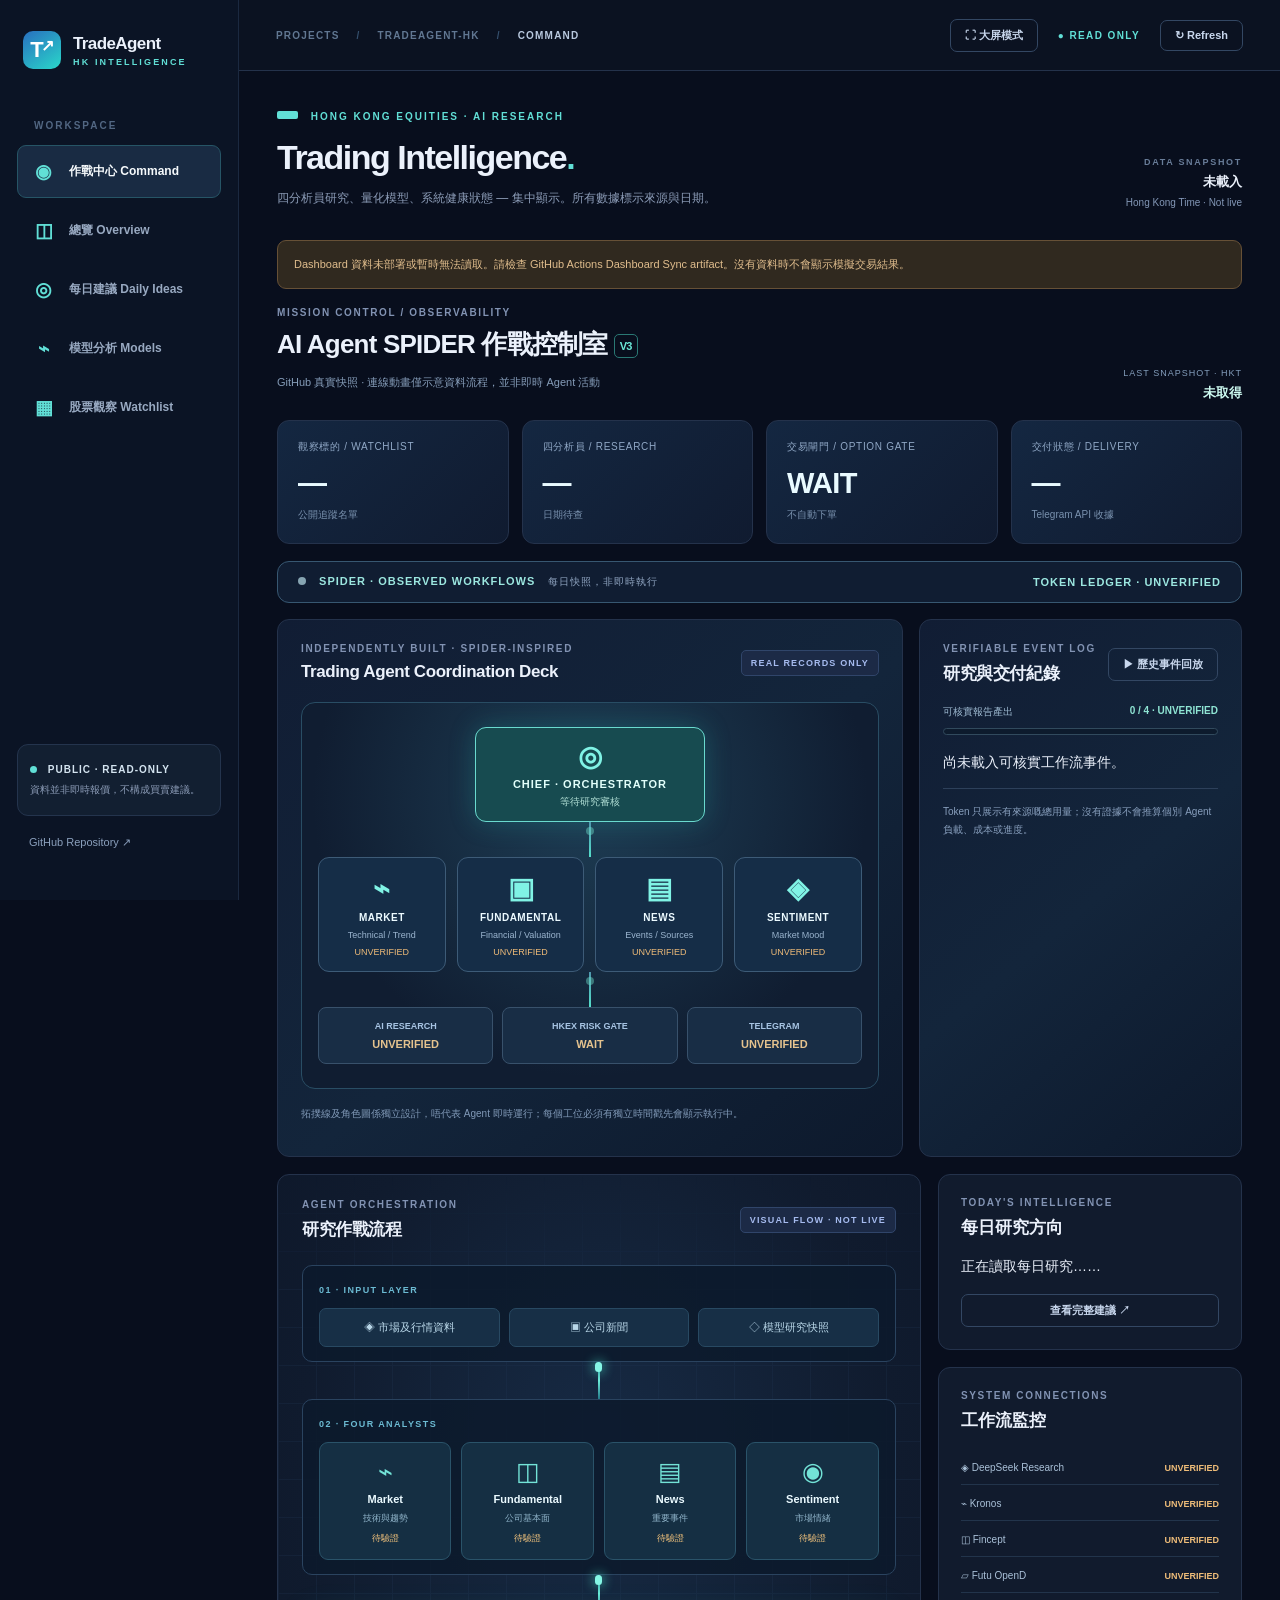
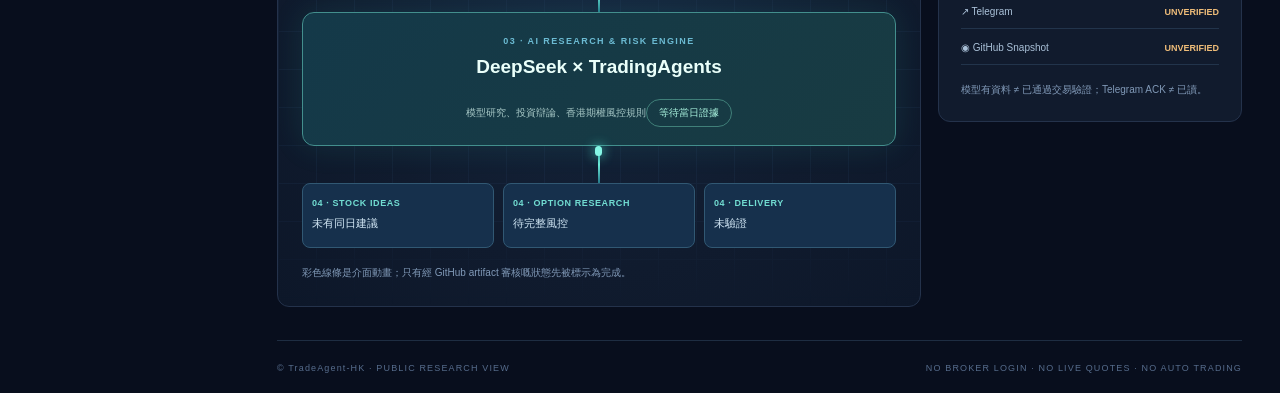
==== commit 27cfe6a1: "Add strictly historical evidenced TradingAgents replay control" ====
--- a/dashboard/space/index.html
+++ b/dashboard/space/index.html
@@ -70,7 +70,7 @@
               <p class="mission-caption">拓撲線及角色圖係獨立設計，唔代表 Agent 即時運行；每個工位必須有獨立時間戳先會顯示執行中。</p>
             </section>
             <section class="panel spider-log-panel">
-              <div class="panel-header"><div><div class="eyebrow muted">VERIFIABLE EVENT LOG</div><h2>研究與交付紀錄</h2></div><span class="chip warn">SNAPSHOT</span></div>
+              <div class="panel-header"><div><div class="eyebrow muted">VERIFIABLE EVENT LOG</div><h2>研究與交付紀錄</h2></div><button id="spider-replay" type="button" class="outline-btn" disabled>▶ 歷史事件回放</button></div>
               <div class="spider-progress-head"><span>可核實報告產出</span><b id="spider-progress-label">0 / 4 · UNVERIFIED</b></div><div class="spider-progress-track"><div id="spider-progress-fill"></div></div><div id="spider-events" class="spider-events" aria-live="polite">尚未載入可核實工作流事件。</div>
               <div class="spider-privacy">Token 只展示有來源嘅總用量；沒有證據不會推算個別 Agent 負載、成本或進度。</div>
             </section>
--- a/dashboard/space/assets/style.css
+++ b/dashboard/space/assets/style.css
@@ -64,3 +64,5 @@
 .spider-output-row{display:grid;grid-template-columns:repeat(3,minmax(0,1fr));gap:9px}.spider-terminal{padding:13px 7px;text-align:center;border:1px solid #38516b;border-radius:8px;background:#182d45;display:grid;gap:7px}.spider-terminal b{color:#a7c4e3;font-size:9px}.spider-terminal span{font-size:11px;font-weight:750;color:#e5c38e}
 .spider-events{display:grid;gap:10px;margin-top:19px;max-height:450px;overflow:auto}.spider-event{background:#192b43;border-left:3px solid #5dcac5;border-radius:6px;padding:13px}.spider-event-header{display:flex;justify-content:space-between;gap:10px;font-size:10px;color:#ebf5ff}.spider-event-header span{font-size:9px;color:#f6c683}.spider-event p{color:#a1b5d0;font-size:11px;line-height:1.6;margin:9px 0}.spider-event a{font-size:9px;color:#65dbc9}.spider-privacy{border-top:1px solid #2d405a;padding-top:14px;margin-top:16px;color:#879ebc;font-size:10px;line-height:1.8}
 @media(max-width:1200px){.spider-grid{grid-template-columns:1fr}}@media(max-width:690px){.spider-ribbon{display:grid}.spider-desk-grid{grid-template-columns:repeat(2,minmax(0,1fr))}.spider-output-row{grid-template-columns:1fr}.spider-stage{padding:12px}.spider-chief{min-width:0;width:100%}}
+
+.spider-progress-head{display:flex;justify-content:space-between;gap:12px;color:#9fbbd2;font-size:10px;margin-top:20px}.spider-progress-head b{color:#8fe5d4}.spider-progress-track{height:7px;border:1px solid #314a5d;background:#0d1b2d;border-radius:9px;margin-top:9px;overflow:hidden}.spider-progress-track>div{height:100%;width:0;background:linear-gradient(90deg,#42799f,#64e4cb);transition:width .35s ease}@media(prefers-reduced-motion:reduce){.spider-progress-track>div{transition:none}}
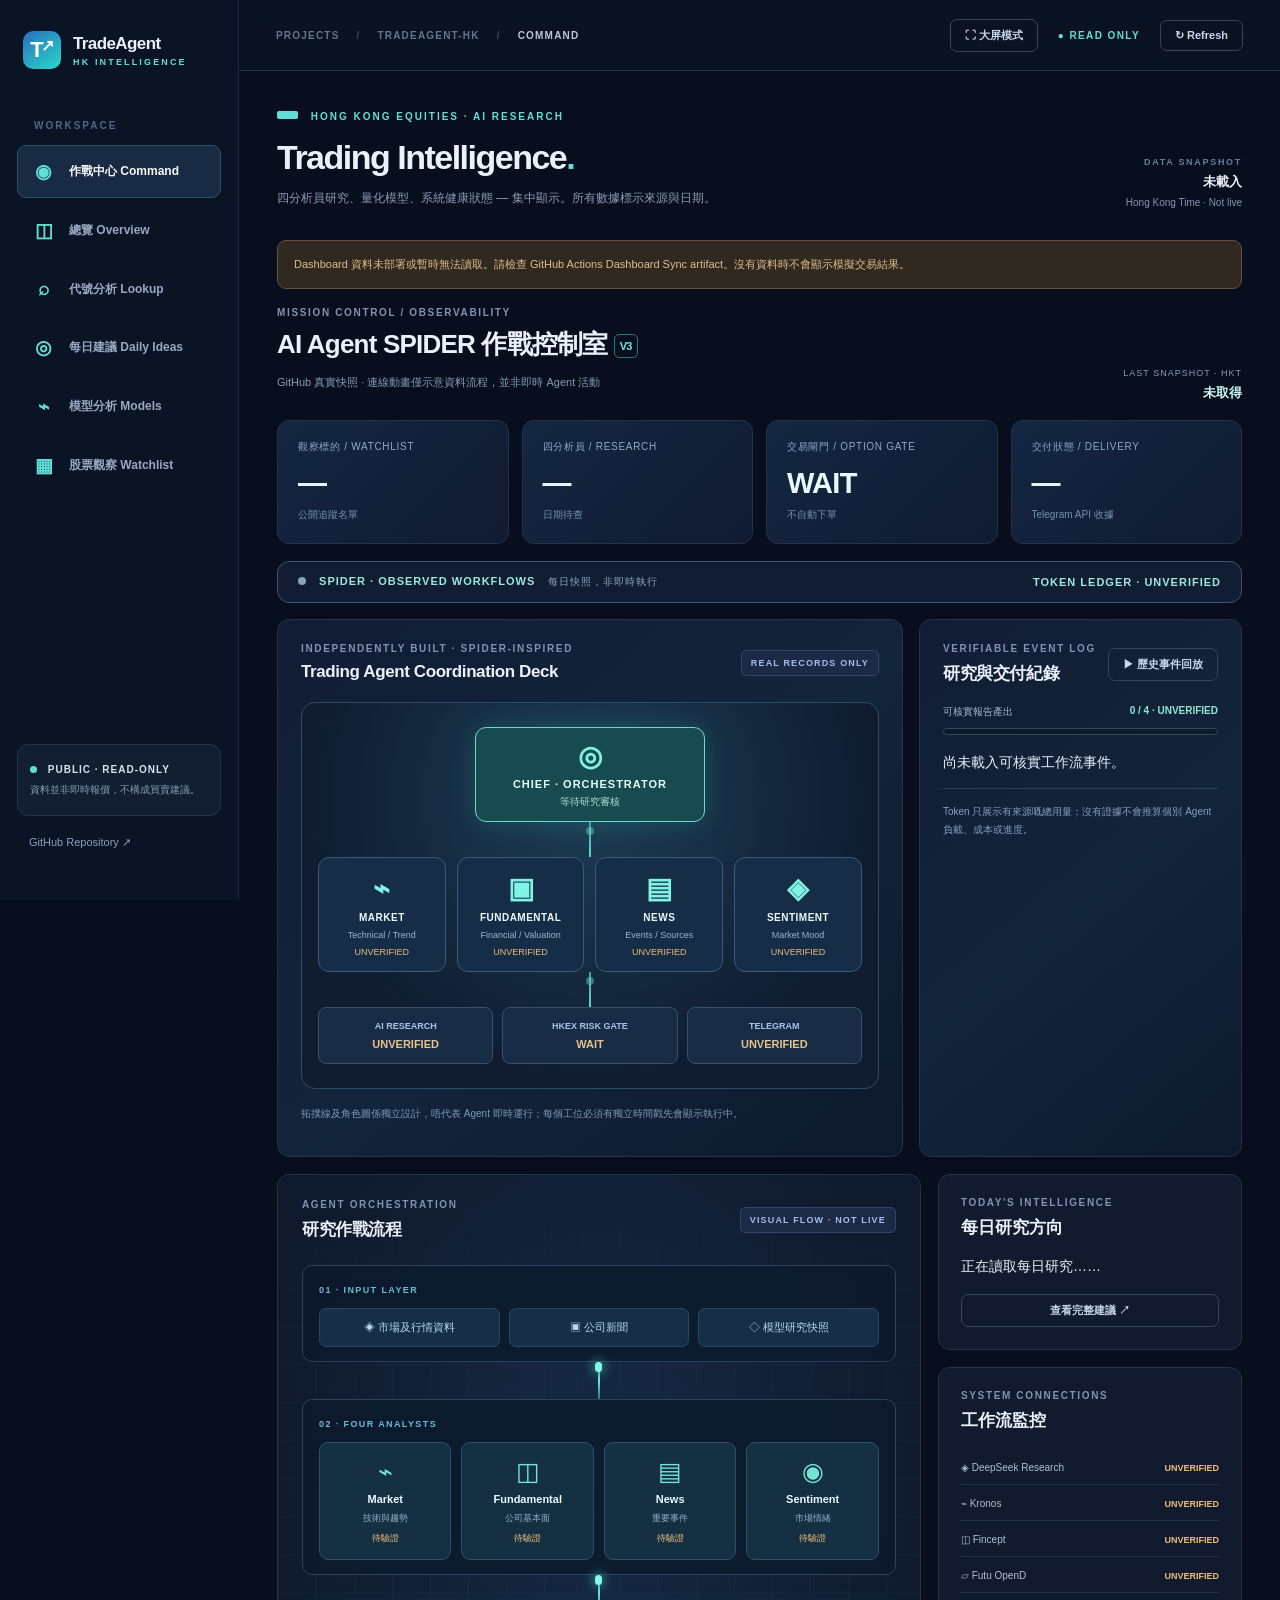
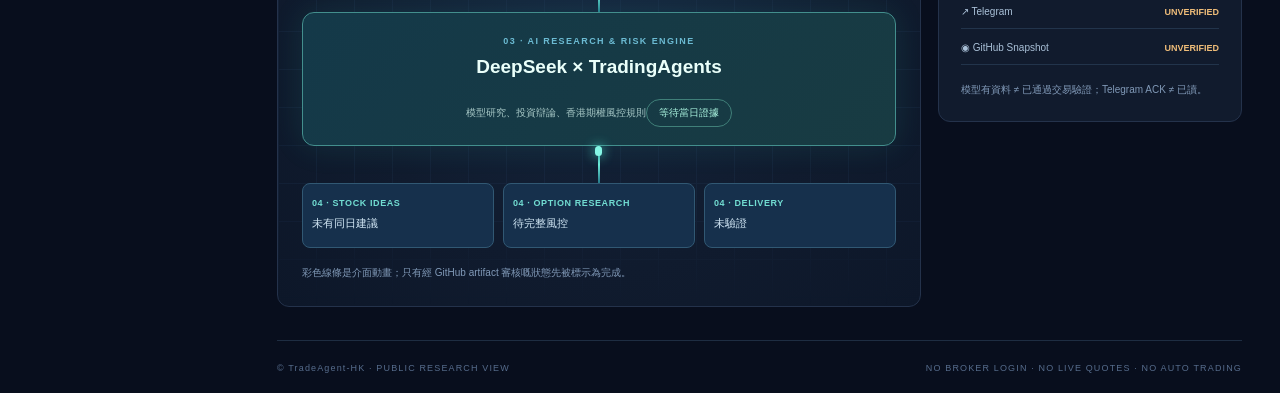
==== commit 30d30cc6: "Add secure client-side stock and option lookup panel to HF dashboard" ====
--- a/dashboard/space/index.html
+++ b/dashboard/space/index.html
@@ -17,6 +17,7 @@
       <nav class="side-nav" aria-label="Dashboard navigation">
         <button class="nav active" data-view="command"><span class="nav-symbol">◉</span>作戰中心 Command</button>
         <button class="nav" data-view="overview"><span class="nav-symbol">◫</span>總覽 Overview</button>
+        <button class="nav" data-view="lookup"><span class="nav-symbol">⌕</span>代號分析 Lookup</button>
         <button class="nav" data-view="ideas"><span class="nav-symbol">◎</span>每日建議 Daily Ideas</button>
         <button class="nav" data-view="models"><span class="nav-symbol">⌁</span>模型分析 Models</button>
         <button class="nav" data-view="watchlist"><span class="nav-symbol">▦</span>股票觀察 Watchlist</button>
@@ -136,6 +137,38 @@
             <section class="panel model-summary"><div class="panel-header"><div><div class="eyebrow muted">MODEL RESEARCH</div><h2>Kronos Small</h2></div><span class="chip neutral">TIME SERIES</span></div><div class="model-big" id="kronos-mae">—</div><div class="submetric">Historical validation MAE · 百分點</div><div class="model-details"><span>有效窗口 <b id="kronos-valid">—</b></span><span>最新推理 <b id="kronos-infer">未取得</b></span></div><div class="mini-caption">歷史模型回測 ≠ 選擇權收益。不能取代風控。</div></section>
           </div>
         </section>
+        <section id="lookup-view" class="view">
+          <div class="section-header"><div><div class="eyebrow muted">ON-DEMAND RESEARCH / LOOKUP</div><h2>股票／期權代號分析</h2></div><span class="chip neutral">SNAPSHOT · READ ONLY</span></div>
+          <div class="panel pad lookup-panel">
+            <p class="lookup-intro">輸入香港股票代號，查閱現有模型預測、四分析員研究及審慎投資評論。期權代號需要同時輸入相關正股，因為現有公開 Dashboard 未連接即時期權鏈。</p>
+            <form id="lookup-form" class="lookup-form">
+              <label>分析類型
+                <select id="lookup-type"><option value="stock">正股 Stock</option><option value="option">期權 Option</option></select>
+              </label>
+              <label>股票／期權代號
+                <input id="lookup-code" type="text" maxlength="28" placeholder="例如 0700 / 700" autocomplete="off" required />
+              </label>
+              <label id="lookup-underlying-wrap" class="hidden">相關正股代號
+                <input id="lookup-underlying" type="text" maxlength="5" placeholder="例如 0700" autocomplete="off" />
+              </label>
+              <button type="submit" class="outline-btn lookup-submit">查閱研究評論 →</button>
+            </form>
+            <p class="lookup-hint" id="lookup-hint">不會發送代號去任何交易系統；輸入只在你嘅瀏覽器處理。</p>
+          </div>
+          <div class="panel pad lookup-result" id="lookup-result" aria-live="polite">
+            <div class="eyebrow muted">INVESTMENT RESEARCH COMMENT</div>
+            <h2 id="lookup-title">輸入代號以查看分析</h2>
+            <div id="lookup-status" class="lookup-status">未查詢</div>
+            <div id="lookup-content" class="lookup-content">現有資料為每日快照，唔係即時報價或買賣指令。</div>
+            <div class="lookup-foot" id="lookup-source"></div>
+          </div>
+          <div class="panel pad lookup-request">
+            <div class="eyebrow muted">REQUEST NEW ANALYSIS</div>
+            <h2>需要重新執行四分析員？</h2>
+            <p>目前 Hugging Face 係公開 Static Space，無法安全地直接啟動需要 GitHub 權限及 DeepSeek API 嘅工作流。你可以用現有 GitHub Actions 手動觸發指定股票分析，再查閱 GitHub／Telegram 結果。期權合約仍須 Futu OpenD 即時鏈數據及完整 HKEX 風控驗證。</p>
+            <div class="lookup-actions"><button id="lookup-copy" class="outline-btn" type="button" disabled>複製正股代號</button><a class="outline-btn" href="https://github.com/nunufung/TradeAgent-HK/actions/workflows/telegram-stock-request.yml" target="_blank" rel="noopener noreferrer">開啟 GitHub 單股分析 ↗</a></div>
+          </div>
+        </section>
         <section id="ideas-view" class="view">
           <div class="section-header"><div><div class="eyebrow muted">DAILY RESEARCH · HKT</div><h2>每日股票及期權研究建議</h2></div></div>
           <div class="panel pad idea-head">
--- a/dashboard/space/assets/style.css
+++ b/dashboard/space/assets/style.css
@@ -66,3 +66,5 @@
 @media(max-width:1200px){.spider-grid{grid-template-columns:1fr}}@media(max-width:690px){.spider-ribbon{display:grid}.spider-desk-grid{grid-template-columns:repeat(2,minmax(0,1fr))}.spider-output-row{grid-template-columns:1fr}.spider-stage{padding:12px}.spider-chief{min-width:0;width:100%}}
 
 .spider-progress-head{display:flex;justify-content:space-between;gap:12px;color:#9fbbd2;font-size:10px;margin-top:20px}.spider-progress-head b{color:#8fe5d4}.spider-progress-track{height:7px;border:1px solid #314a5d;background:#0d1b2d;border-radius:9px;margin-top:9px;overflow:hidden}.spider-progress-track>div{height:100%;width:0;background:linear-gradient(90deg,#42799f,#64e4cb);transition:width .35s ease}@media(prefers-reduced-motion:reduce){.spider-progress-track>div{transition:none}}
+
+.spider-desk.replay-hot,.spider-chief.replay-hot,.spider-terminal.replay-hot{border-color:#78f9d5;box-shadow:0 0 0 2px #3fa78e77,0 0 24px #44d7b177;background:#20505a}@media(prefers-reduced-motion:reduce){.spider-desk.replay-hot,.spider-chief.replay-hot,.spider-terminal.replay-hot{box-shadow:none;outline:2px solid #8aeed7}}
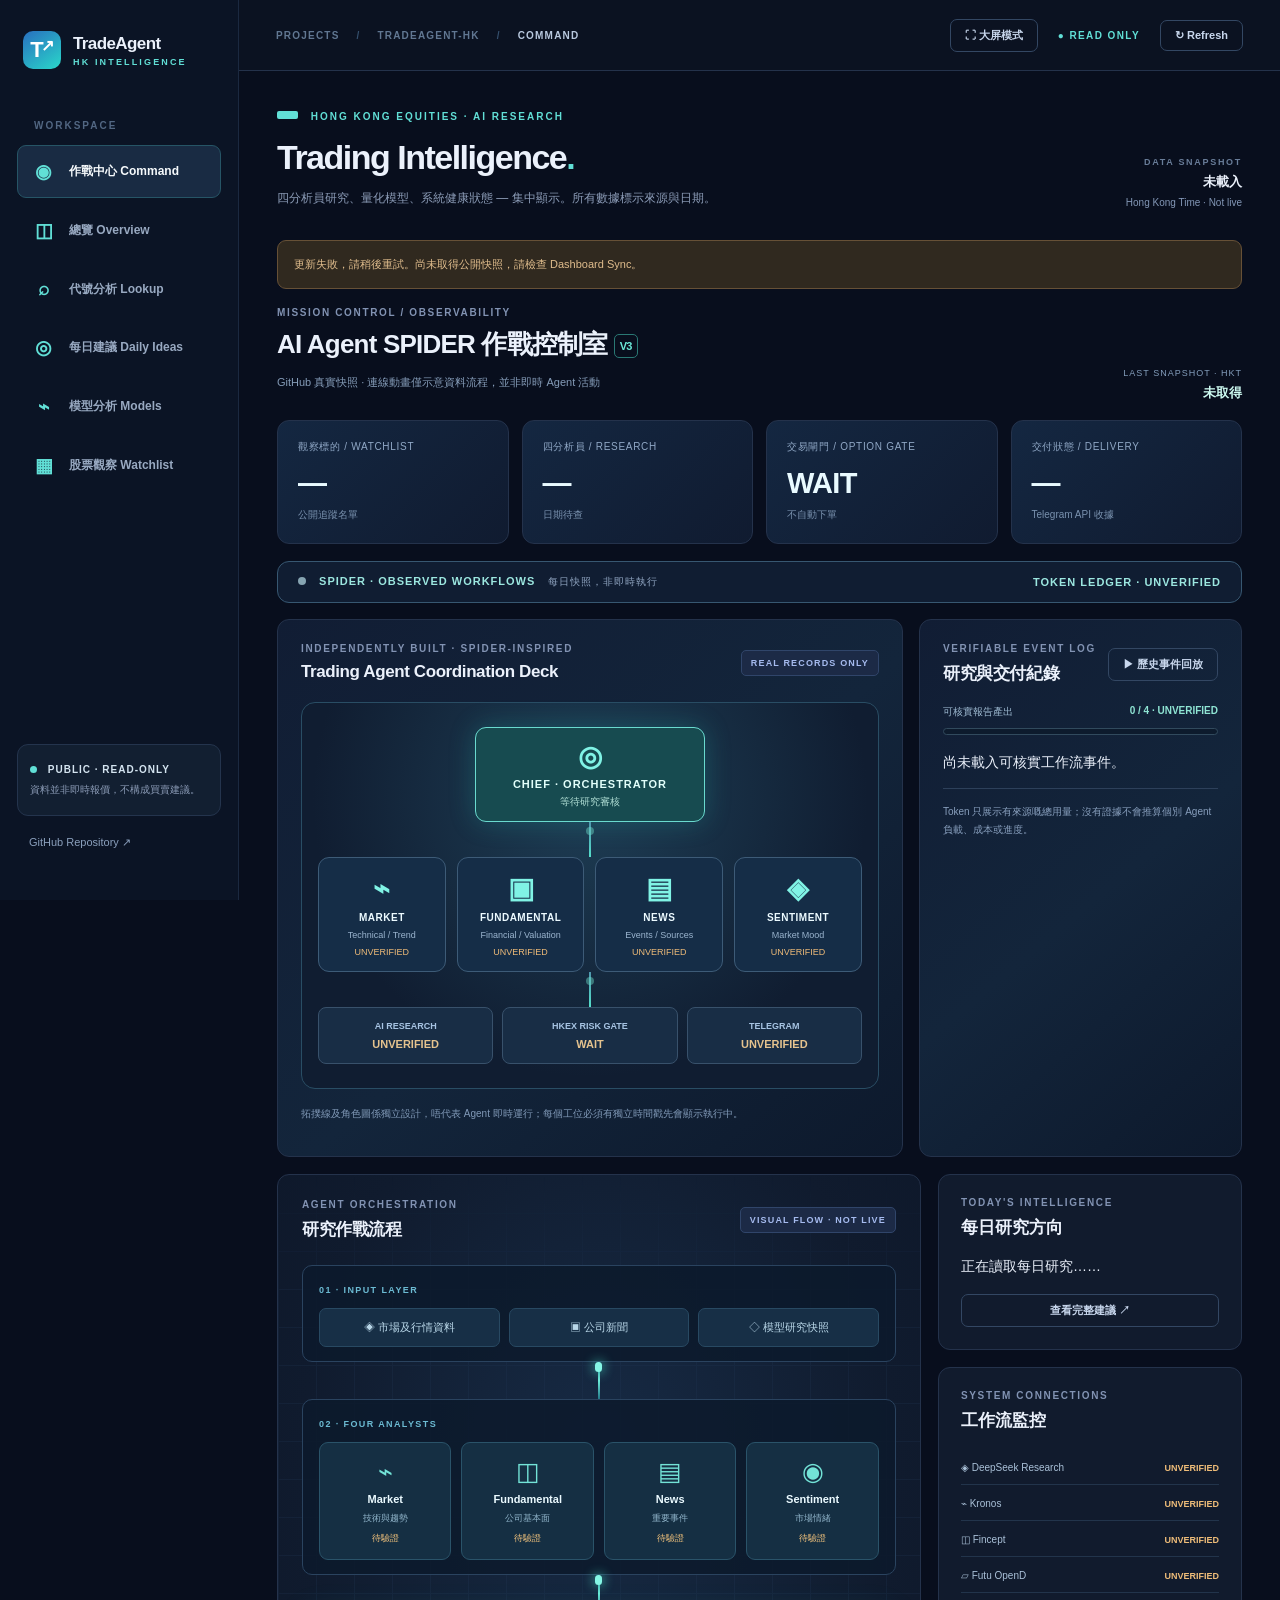
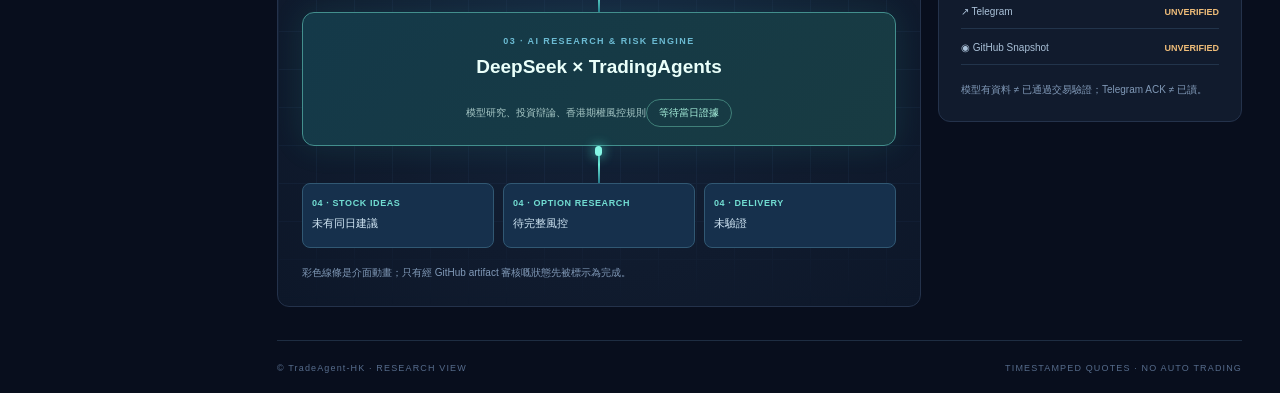
==== commit 7653c6a2: "Add Futu-first live stock lookup with public data fallback" ====
--- a/dashboard/space/index.html
+++ b/dashboard/space/index.html
@@ -8,6 +8,7 @@
   <title>TradeAgent-HK | Intelligence Dashboard</title>
   <link rel="stylesheet" href="./assets/style.css" />
   <script src="./assets/app.js" defer></script>
+  <script src="./assets/live-lookup.js" defer></script>
 </head>
 <body>
   <div class="app-shell">
@@ -138,9 +139,9 @@
           </div>
         </section>
         <section id="lookup-view" class="view">
-          <div class="section-header"><div><div class="eyebrow muted">ON-DEMAND RESEARCH / LOOKUP</div><h2>股票／期權代號分析</h2></div><span class="chip neutral">SNAPSHOT · READ ONLY</span></div>
+          <div class="section-header"><div><div class="eyebrow muted">ON-DEMAND RESEARCH / LOOKUP</div><h2>股票／期權代號分析</h2></div><span class="chip neutral">FUTU → PUBLIC FALLBACK</span></div>
           <div class="panel pad lookup-panel">
-            <p class="lookup-intro">輸入香港股票代號，查閱現有模型預測、四分析員研究及審慎投資評論。期權代號需要同時輸入相關正股，因為現有公開 Dashboard 未連接即時期權鏈。</p>
+            <p class="lookup-intro">輸入港股代號取得最新可用行情及技術評論。擁有者登入後優先讀取 Mac 的 Futu OpenD；未能連線時使用公開行情，並標示實際來源與報價時間。四分析員研究需登入後執行。</p>
             <form id="lookup-form" class="lookup-form">
               <label>分析類型
                 <select id="lookup-type"><option value="stock">正股 Stock</option><option value="option">期權 Option</option></select>
@@ -151,21 +152,24 @@
               <label id="lookup-underlying-wrap" class="hidden">相關正股代號
                 <input id="lookup-underlying" type="text" maxlength="5" placeholder="例如 0700" autocomplete="off" />
               </label>
-              <button type="submit" class="outline-btn lookup-submit">查閱研究評論 →</button>
+              <button type="submit" class="outline-btn lookup-submit">取得行情及分析 →</button>
             </form>
-            <p class="lookup-hint" id="lookup-hint">不會發送代號去任何交易系統；輸入只在你嘅瀏覽器處理。</p>
+            <p class="lookup-hint" id="lookup-hint">只讀行情及研究；不會下單。公開行情可能延遲，報價時間與分析時間會分別顯示。</p>
+            <div class="lookup-actions"><a id="live-login" class="outline-btn" href="/auth/login" target="_blank" rel="noopener noreferrer">擁有者登入／開啟獨立分析頁 ↗</a><button id="pair-mac" class="outline-btn hidden" type="button">配對 Mac connector</button></div>
+            <p id="live-connection" class="lookup-hint">正在檢查行情連線……</p><p id="pair-code" class="lookup-hint hidden"></p>
           </div>
           <div class="panel pad lookup-result" id="lookup-result" aria-live="polite">
             <div class="eyebrow muted">INVESTMENT RESEARCH COMMENT</div>
             <h2 id="lookup-title">輸入代號以查看分析</h2>
             <div id="lookup-status" class="lookup-status">未查詢</div>
-            <div id="lookup-content" class="lookup-content">現有資料為每日快照，唔係即時報價或買賣指令。</div>
+            <div id="lookup-content" class="lookup-content">輸入正股代號後，會重新取得可用行情。期權合約仍須獨立核實即時期權鏈。</div>
             <div class="lookup-foot" id="lookup-source"></div>
           </div>
+          <div id="live-research" class="panel pad hidden" aria-live="polite"></div>
           <div class="panel pad lookup-request">
             <div class="eyebrow muted">REQUEST NEW ANALYSIS</div>
             <h2>需要重新執行四分析員？</h2>
-            <p>目前 Hugging Face 係公開 Static Space，無法安全地直接啟動需要 GitHub 權限及 DeepSeek API 嘅工作流。你可以用現有 GitHub Actions 手動觸發指定股票分析，再查閱 GitHub／Telegram 結果。期權合約仍須 Futu OpenD 即時鏈數據及完整 HKEX 風控驗證。</p>
+            <p>擁有者登入後，正股查詢可在後台執行 Market、Fundamental、News、Sentiment 四分析員。分析可能需數分鐘；未完成時不會顯示為完成。現有 GitHub 單股研究仍可使用。期權合約需另行核實即時鏈數據及風控。</p>
             <div class="lookup-actions"><button id="lookup-copy" class="outline-btn" type="button" disabled>複製正股代號</button><a class="outline-btn" href="https://github.com/nunufung/TradeAgent-HK/actions/workflows/telegram-stock-request.yml" target="_blank" rel="noopener noreferrer">開啟 GitHub 單股分析 ↗</a></div>
           </div>
         </section>
@@ -195,7 +199,7 @@
           <div class="panel table-panel"><div class="table-scroll"><table><thead><tr><th>股票</th><th>組別</th><th>Fincept 5日預測</th><th>Kronos 5日預測</th><th>Kronos 歷史MAE</th><th>資料截止</th></tr></thead><tbody id="stocks-body"><tr><td colspan="6">載入公開研究資料中……</td></tr></tbody></table></div><div id="table-count" class="table-footer">—</div></div>
           <div class="notice soft">藍籌組別係 TradeAgent-HK 研究分類，並非經認證的恒指成分股列表。預測、模型方向命中率及回測誤差都唔代表期權可盈利性。</div>
         </section>
-        <footer><span>© TradeAgent-HK · PUBLIC RESEARCH VIEW</span><span>NO BROKER LOGIN · NO LIVE QUOTES · NO AUTO TRADING</span></footer>
+        <footer><span>© TradeAgent-HK · RESEARCH VIEW</span><span>TIMESTAMPED QUOTES · NO AUTO TRADING</span></footer>
       </div>
     </main>
   </div>
--- a/dashboard/space/assets/style.css
+++ b/dashboard/space/assets/style.css
@@ -68,3 +68,24 @@
 .spider-progress-head{display:flex;justify-content:space-between;gap:12px;color:#9fbbd2;font-size:10px;margin-top:20px}.spider-progress-head b{color:#8fe5d4}.spider-progress-track{height:7px;border:1px solid #314a5d;background:#0d1b2d;border-radius:9px;margin-top:9px;overflow:hidden}.spider-progress-track>div{height:100%;width:0;background:linear-gradient(90deg,#42799f,#64e4cb);transition:width .35s ease}@media(prefers-reduced-motion:reduce){.spider-progress-track>div{transition:none}}
 
 .spider-desk.replay-hot,.spider-chief.replay-hot,.spider-terminal.replay-hot{border-color:#78f9d5;box-shadow:0 0 0 2px #3fa78e77,0 0 24px #44d7b177;background:#20505a}@media(prefers-reduced-motion:reduce){.spider-desk.replay-hot,.spider-chief.replay-hot,.spider-terminal.replay-hot{box-shadow:none;outline:2px solid #8aeed7}}
+
+
+/* Public read-only Hong Kong stock / option research lookup */
+.lookup-panel{margin-bottom:17px}.lookup-intro{font-size:12px;color:#a3b9d1;line-height:1.9;margin:0 0 23px}
+.lookup-form{display:grid;grid-template-columns:minmax(140px,.7fr) minmax(190px,1.4fr) minmax(190px,1fr) auto;gap:13px;align-items:end}
+.lookup-form label{display:grid;gap:9px;font-size:11px;color:#9cb3d0;letter-spacing:.2px}
+.lookup-form select,.lookup-form input{background:#0b1729;border:1px solid #304d6c;border-radius:8px;padding:12px 13px;color:#f2f8ff;width:100%;min-width:0;font-size:13px}
+.lookup-form input:focus,.lookup-form select:focus{outline:2px solid #58bfc2;outline-offset:1px}
+.lookup-form button{height:43px;white-space:nowrap;background:#174c58;border-color:#3f8e99;color:#d9fff8}
+.lookup-hint{color:#839bb6;font-size:10px;margin:19px 0 0;line-height:1.8}
+.lookup-result{margin-bottom:17px;min-height:220px}.lookup-result h2{font-size:21px;margin:10px 0}
+.lookup-status{display:inline-block;border:1px solid #856c49;background:#382b22;color:#f4c685;padding:7px 10px;border-radius:6px;font-size:10px;font-weight:800;letter-spacing:.7px}
+.lookup-content{display:grid;grid-template-columns:repeat(2,minmax(0,1fr));gap:12px;margin-top:22px}
+.lookup-section{padding:16px;background:#16273c;border:1px solid #2a445d;border-radius:9px}.lookup-section b{font-size:11px;color:#75e1d4;letter-spacing:.2px}
+.lookup-section p{font-size:12px;line-height:1.85;color:#b9cce1;margin:10px 0 0;white-space:pre-wrap;overflow-wrap:anywhere}
+.lookup-foot{border-top:1px solid #283c54;color:#7e97b3;font-size:10px;margin-top:22px;padding-top:15px;line-height:1.7}
+.lookup-request h2{font-size:17px;margin:9px 0}.lookup-request p{font-size:12px;color:#a0b5cd;line-height:1.9}
+.lookup-actions{display:flex;gap:11px;flex-wrap:wrap;margin-top:18px}.lookup-actions .outline-btn{display:inline-block;padding:11px 16px}
+.lookup-actions button:disabled{opacity:.5;cursor:not-allowed}
+@media(max-width:1110px){.lookup-form{grid-template-columns:repeat(2,minmax(0,1fr))}}
+@media(max-width:720px){.lookup-form,.lookup-content{grid-template-columns:1fr}.lookup-actions{flex-direction:column}.lookup-actions .outline-btn{text-align:center}}
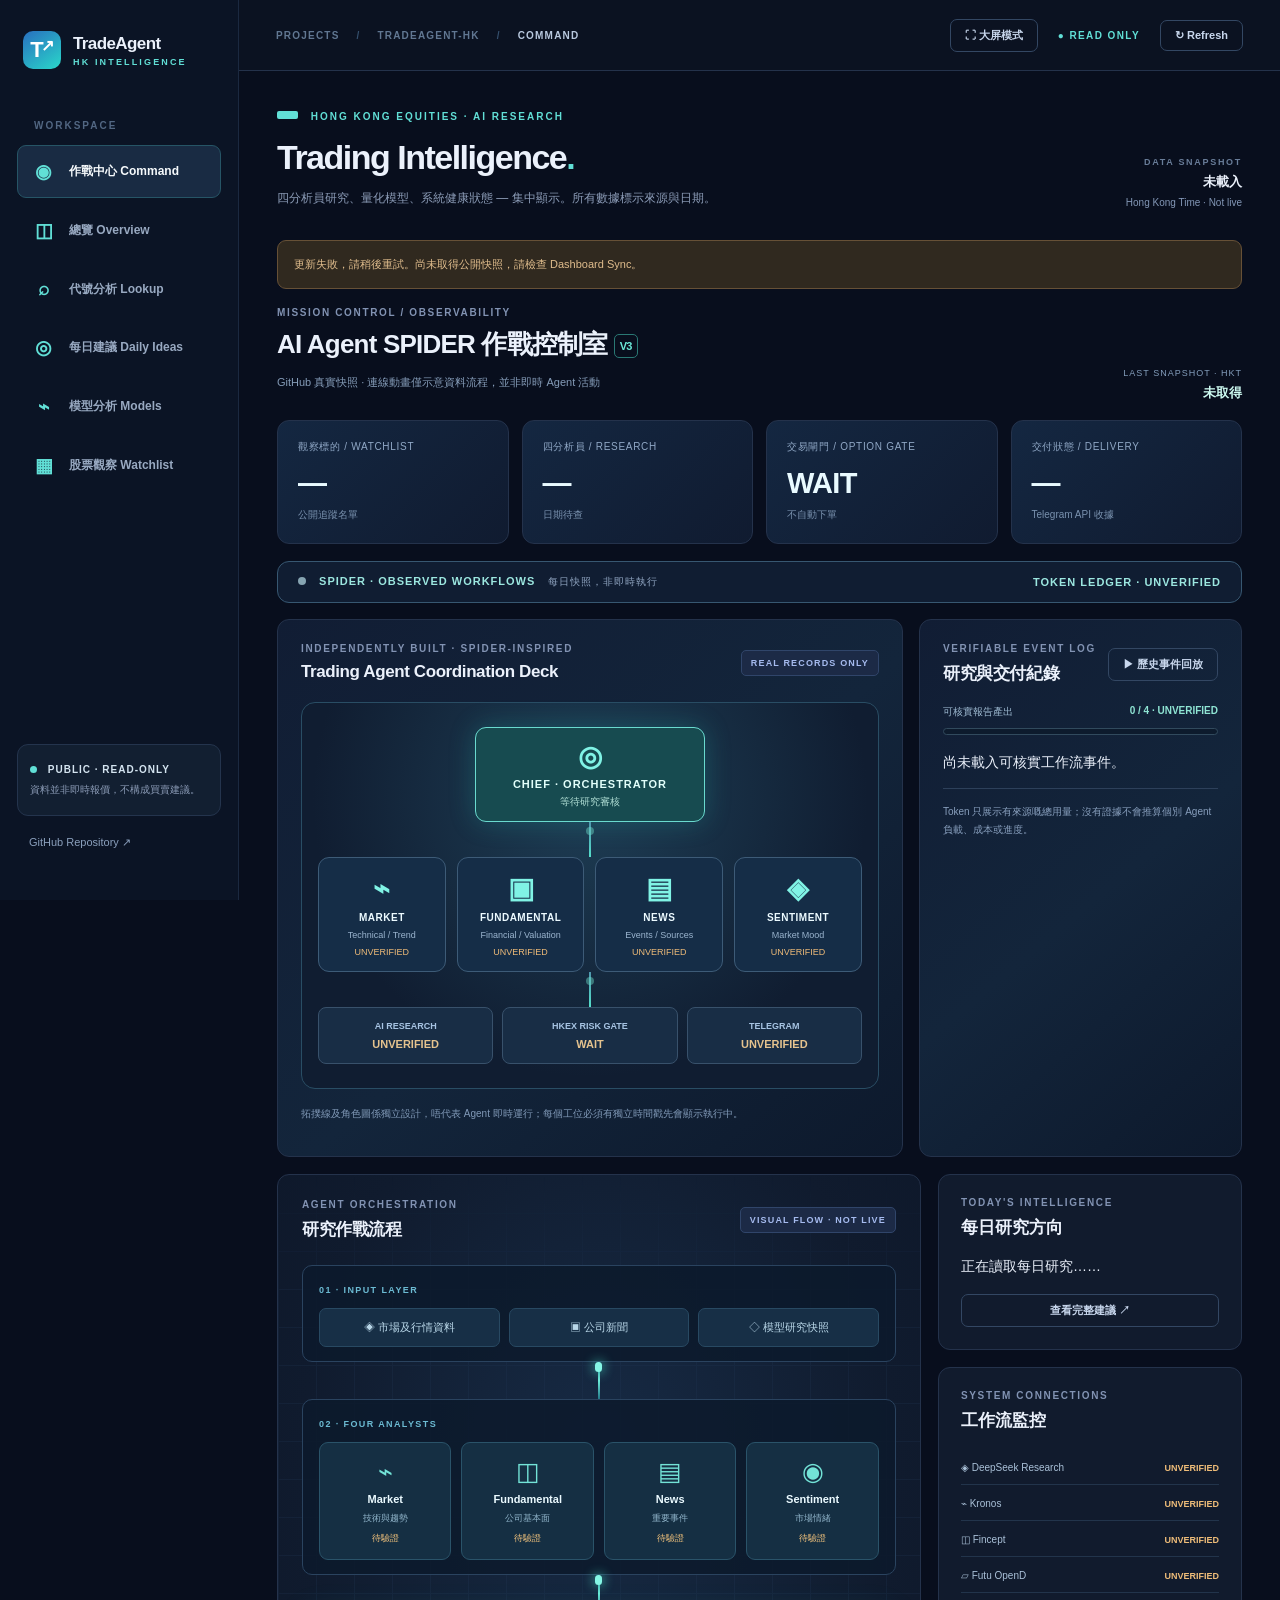
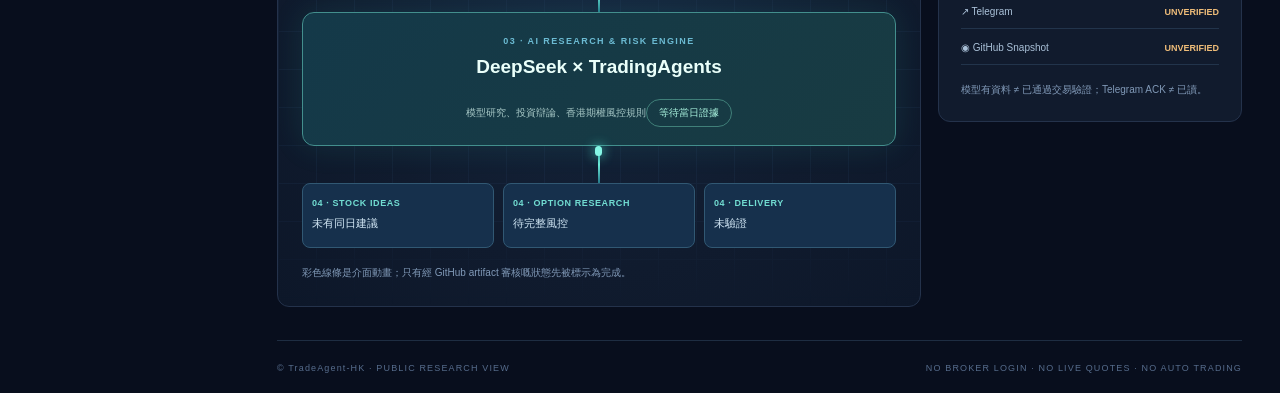
==== commit a911c3df: "Restore working snapshot dashboard while live hosting is blocked" ====
--- a/dashboard/space/index.html
+++ b/dashboard/space/index.html
@@ -8,7 +8,6 @@
   <title>TradeAgent-HK | Intelligence Dashboard</title>
   <link rel="stylesheet" href="./assets/style.css" />
   <script src="./assets/app.js" defer></script>
-  <script src="./assets/live-lookup.js" defer></script>
 </head>
 <body>
   <div class="app-shell">
@@ -139,9 +138,9 @@
           </div>
         </section>
         <section id="lookup-view" class="view">
-          <div class="section-header"><div><div class="eyebrow muted">ON-DEMAND RESEARCH / LOOKUP</div><h2>股票／期權代號分析</h2></div><span class="chip neutral">FUTU → PUBLIC FALLBACK</span></div>
+          <div class="section-header"><div><div class="eyebrow muted">ON-DEMAND RESEARCH / LOOKUP</div><h2>股票／期權代號分析</h2></div><span class="chip neutral">SNAPSHOT · READ ONLY</span></div>
           <div class="panel pad lookup-panel">
-            <p class="lookup-intro">輸入港股代號取得最新可用行情及技術評論。擁有者登入後優先讀取 Mac 的 Futu OpenD；未能連線時使用公開行情，並標示實際來源與報價時間。四分析員研究需登入後執行。</p>
+            <p class="lookup-intro">輸入香港股票代號，查閱現有模型預測、四分析員研究及審慎投資評論。期權代號需要同時輸入相關正股，因為現有公開 Dashboard 未連接即時期權鏈。</p>
             <form id="lookup-form" class="lookup-form">
               <label>分析類型
                 <select id="lookup-type"><option value="stock">正股 Stock</option><option value="option">期權 Option</option></select>
@@ -152,24 +151,21 @@
               <label id="lookup-underlying-wrap" class="hidden">相關正股代號
                 <input id="lookup-underlying" type="text" maxlength="5" placeholder="例如 0700" autocomplete="off" />
               </label>
-              <button type="submit" class="outline-btn lookup-submit">取得行情及分析 →</button>
+              <button type="submit" class="outline-btn lookup-submit">查閱研究評論 →</button>
             </form>
-            <p class="lookup-hint" id="lookup-hint">只讀行情及研究；不會下單。公開行情可能延遲，報價時間與分析時間會分別顯示。</p>
-            <div class="lookup-actions"><a id="live-login" class="outline-btn" href="/auth/login" target="_blank" rel="noopener noreferrer">擁有者登入／開啟獨立分析頁 ↗</a><button id="pair-mac" class="outline-btn hidden" type="button">配對 Mac connector</button></div>
-            <p id="live-connection" class="lookup-hint">正在檢查行情連線……</p><p id="pair-code" class="lookup-hint hidden"></p>
+            <p class="lookup-hint" id="lookup-hint">不會發送代號去任何交易系統；輸入只在你嘅瀏覽器處理。</p>
           </div>
           <div class="panel pad lookup-result" id="lookup-result" aria-live="polite">
             <div class="eyebrow muted">INVESTMENT RESEARCH COMMENT</div>
             <h2 id="lookup-title">輸入代號以查看分析</h2>
             <div id="lookup-status" class="lookup-status">未查詢</div>
-            <div id="lookup-content" class="lookup-content">輸入正股代號後，會重新取得可用行情。期權合約仍須獨立核實即時期權鏈。</div>
+            <div id="lookup-content" class="lookup-content">現有資料為每日快照，唔係即時報價或買賣指令。</div>
             <div class="lookup-foot" id="lookup-source"></div>
           </div>
-          <div id="live-research" class="panel pad hidden" aria-live="polite"></div>
           <div class="panel pad lookup-request">
             <div class="eyebrow muted">REQUEST NEW ANALYSIS</div>
             <h2>需要重新執行四分析員？</h2>
-            <p>擁有者登入後，正股查詢可在後台執行 Market、Fundamental、News、Sentiment 四分析員。分析可能需數分鐘；未完成時不會顯示為完成。現有 GitHub 單股研究仍可使用。期權合約需另行核實即時鏈數據及風控。</p>
+            <p>目前 Hugging Face 係公開 Static Space，無法安全地直接啟動需要 GitHub 權限及 DeepSeek API 嘅工作流。你可以用現有 GitHub Actions 手動觸發指定股票分析，再查閱 GitHub／Telegram 結果。期權合約仍須 Futu OpenD 即時鏈數據及完整 HKEX 風控驗證。</p>
             <div class="lookup-actions"><button id="lookup-copy" class="outline-btn" type="button" disabled>複製正股代號</button><a class="outline-btn" href="https://github.com/nunufung/TradeAgent-HK/actions/workflows/telegram-stock-request.yml" target="_blank" rel="noopener noreferrer">開啟 GitHub 單股分析 ↗</a></div>
           </div>
         </section>
@@ -199,7 +195,7 @@
           <div class="panel table-panel"><div class="table-scroll"><table><thead><tr><th>股票</th><th>組別</th><th>Fincept 5日預測</th><th>Kronos 5日預測</th><th>Kronos 歷史MAE</th><th>資料截止</th></tr></thead><tbody id="stocks-body"><tr><td colspan="6">載入公開研究資料中……</td></tr></tbody></table></div><div id="table-count" class="table-footer">—</div></div>
           <div class="notice soft">藍籌組別係 TradeAgent-HK 研究分類，並非經認證的恒指成分股列表。預測、模型方向命中率及回測誤差都唔代表期權可盈利性。</div>
         </section>
-        <footer><span>© TradeAgent-HK · RESEARCH VIEW</span><span>TIMESTAMPED QUOTES · NO AUTO TRADING</span></footer>
+        <footer><span>© TradeAgent-HK · PUBLIC RESEARCH VIEW</span><span>NO BROKER LOGIN · NO LIVE QUOTES · NO AUTO TRADING</span></footer>
       </div>
     </main>
   </div>
